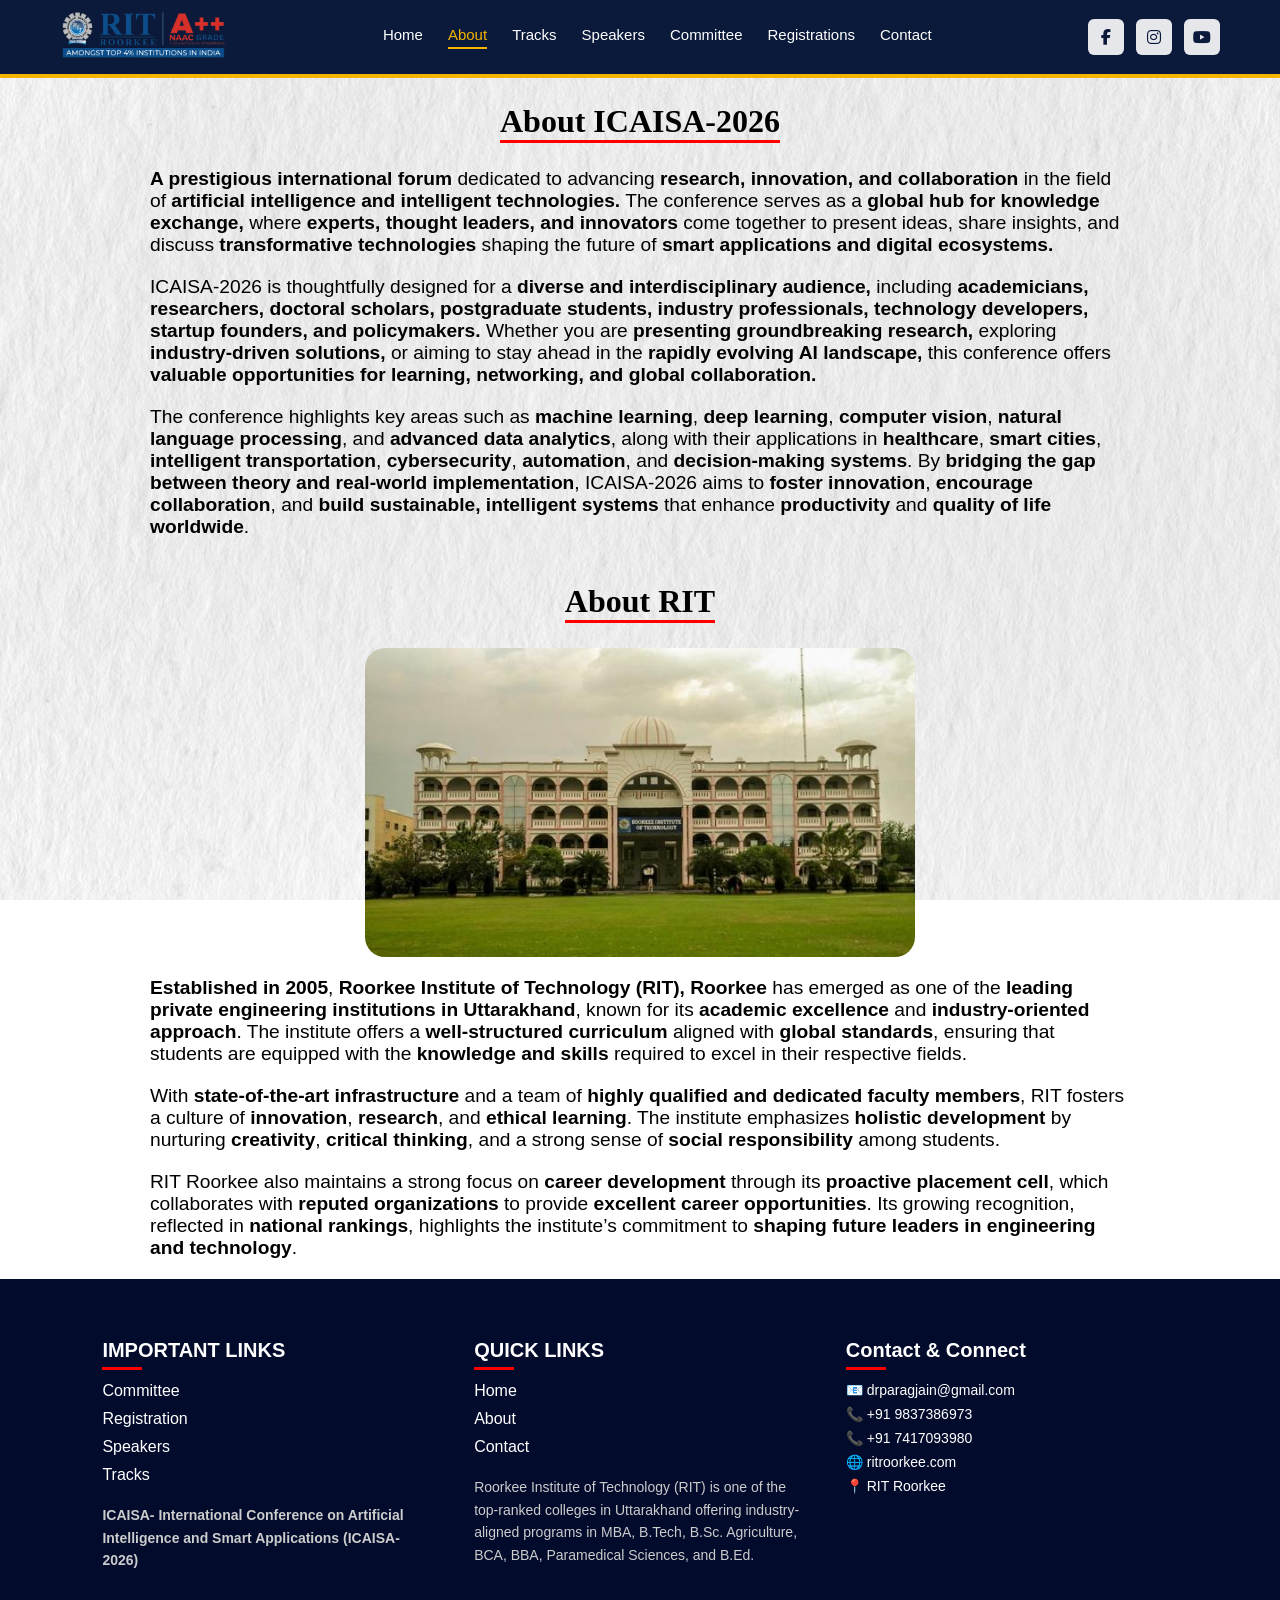
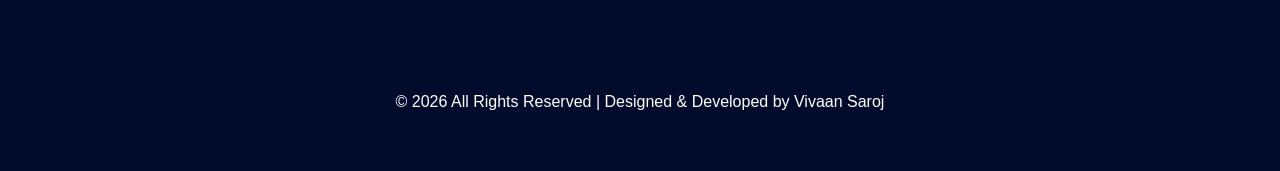
==== About.html @ e549a2f3 "logo updated and contact email updated" ====
<!DOCTYPE html>
<html lang="en">

<head>
    <meta charset="UTF-8">
    <meta name="viewport" content="width=device-width, initial-scale=1.0">
    <title>RIT A++(ICAISA-2026)</title>
    <link rel="stylesheet" href="style.css">

    <link rel="stylesheet" href="https://cdnjs.cloudflare.com/ajax/libs/font-awesome/6.5.0/css/all.min.css">
    <link rel="preconnect" href="https://fonts.googleapis.com">
    <link rel="preconnect" href="https://fonts.gstatic.com" crossorigin>
    <link
        href="https://fonts.googleapis.com/css2?family=Barlow:ital,wght@0,100;0,200;0,300;0,400;0,500;0,600;0,700;0,800;0,900;1,100;1,200;1,300;1,400;1,500;1,600;1,700;1,800;1,900&family=Datatype:wght@100..900&family=Inter:ital,opsz,wght@0,14..32,100..900;1,14..32,100..900&family=Lato:ital,wght@0,100;0,300;0,400;0,700;0,900;1,100;1,300;1,400;1,700;1,900&family=Lobster+Two:ital,wght@0,400;0,700;1,400;1,700&family=Nata+Sans:wght@100..900&family=Teko:wght@300..700&display=swap"
        rel="stylesheet">
</head>

<body class="about-body">
    <header class="navbar">
        <div class="nav-container">

            <!-- Logo -->
            <div class="logo">
                <a href="./index.html">
                    <img src="./resource/RIT_LOGO.png" alt="RIT Logo">
                </a>
            </div>

            <!-- Desktop Menu -->
            <nav class="nav-links">
                <a href="./index.html">Home</a>
                <a href="./About.html" class="active">About</a>
                <a href="./index.html#tracks-section">Tracks</a>
                <a href="./index.html#speaker-section">Speakers</a>
                <a href="./commettee.html">Committee</a>
                <!-- <a href="#">Call for paper</a> -->
                <a href="./registration.html">Registrations</a>
                <a href="./contact.html">Contact</a>
            </nav>

            <!-- Social Icons -->
            <div class="social-icons">
                <a href="https://www.facebook.com/roorkeerit/"><i class="fab fa-facebook-f"></i></a>
                <a href="https://www.instagram.com/ritroorkee2005/?hl=en"><i class="fab fa-instagram"></i></a>
                <a href="https://www.youtube.com/@Roorkeeinstituteoftechnology"><i class="fab fa-youtube"></i></a>
            </div>

            <!-- Mobile Menu Icon -->
            <div class="menu-toggle" id="menuToggle">
                ☰
            </div>

        </div>
    </header>
    <!-- Mobile Fullscreen Menu -->
    <div class="mobile-menu" id="mobileMenu">
        <span class="close-btn" id="closeMenu">✕</span>

        <a href="./index.html">Home</a>
        <a href="./About.html" class="active">About</a>
        <a href="./index.html#tracks-section">Tracks</a>
        <a href="./index.html#speaker-section">Speakers</a>
        <a href="./commettee.html">Committee</a>
        <a href="./registration.html">Registrations</a>
        <a href="./contact.html">Contact</a>

        <!-- Social Icons (Mobile) -->
        <div class="mobile-social">
            <a href="https://www.facebook.com/roorkeerit/"><i class="fab fa-facebook-f"></i></a>
            <a href="https://www.instagram.com/ritroorkee2005/?hl=en"><i class="fab fa-instagram"></i></a>
            <a href="https://www.youtube.com/@Roorkeeinstituteoftechnology"><i class="fab fa-youtube"></i></a>
        </div>
    </div>

    <section class="icaisa-section">
        <div class="about-heading-div">
            <h1 class="about-heading">About ICAISA-2026</h1>
        </div>
        <div class="icaisa-description">
            <p><b>A prestigious international forum </b> dedicated to advancing <b>research, innovation, and
                    collaboration</b> in the field of <b>artificial intelligence and intelligent technologies.</b> The
                conference serves as a <b>global hub for knowledge exchange,</b> where <b>experts, thought leaders, and
                    innovators </b> come together to present ideas, share insights, and discuss <b>transformative
                    technologies</b> shaping the future of <b>smart applications and digital ecosystems.</b>
            </p>

            <p>ICAISA-2026 is thoughtfully designed for a <b>diverse and interdisciplinary audience,</b> including
                <b>academicians, researchers,
                    doctoral scholars, postgraduate students, industry professionals, technology developers, startup
                    founders, and
                    policymakers.</b> Whether you are <b>presenting groundbreaking research,</b> exploring
                <b>industry-driven solutions,</b> or aiming to stay ahead in the
                <b>rapidly evolving AI landscape,</b> this conference offers <b>valuable opportunities for learning,
                    networking, and global
                    collaboration.</b>
            </p>

            <p>The conference highlights key areas such as <b>machine learning</b>, <b>deep learning</b>, <b>computer
                    vision</b>,
                <b>natural language processing</b>, and <b>advanced data analytics</b>, along with their applications in
                <b>healthcare</b>, <b>smart cities</b>, <b>intelligent transportation</b>, <b>cybersecurity</b>,
                <b>automation</b>, and
                <b>decision-making systems</b>.

                By <b>bridging the gap between theory and real-world implementation</b>, ICAISA-2026 aims to <b>foster
                    innovation</b>,
                <b>encourage collaboration</b>, and <b>build sustainable, intelligent systems</b> that enhance
                <b>productivity</b> and
                <b>quality of life worldwide</b>.
            </p>
        </div>

    </section>

    <section class="rit-about-section">
        <div class="rit-about-heading-div">
            <h1 class="rit-about-heading">About RIT</h1>
        </div>
        <div class="rit-img">
            <img src="./resource/rit-img.jpg" alt="rit">
        </div>
        <div class="rit-description">
            <p><b>Established in 2005</b>, <b>Roorkee Institute of Technology (RIT), Roorkee</b> has emerged as one of
                the
                <b>leading private engineering institutions in Uttarakhand</b>, known for its <b>academic excellence</b>
                and
                <b>industry-oriented approach</b>. The institute offers a <b>well-structured curriculum</b> aligned with
                <b>global
                    standards</b>, ensuring that students are equipped with the <b>knowledge and skills</b> required to
                excel in
                their respective fields.
            </p>

            <p>With <b>state-of-the-art infrastructure</b> and a team of <b>highly qualified and dedicated faculty
                    members</b>, RIT
                fosters a culture of <b>innovation</b>, <b>research</b>, and <b>ethical learning</b>. The institute
                emphasizes
                <b>holistic development</b> by nurturing <b>creativity</b>, <b>critical thinking</b>, and a strong sense
                of
                <b>social responsibility</b> among students.
            </p>

            <p>RIT Roorkee also maintains a strong focus on <b>career development</b> through its <b>proactive placement
                    cell</b>,
                which collaborates with <b>reputed organizations</b> to provide <b>excellent career opportunities</b>.
                Its growing
                recognition, reflected in <b>national rankings</b>, highlights the institute’s commitment to <b>shaping
                    future
                    leaders in engineering and technology</b>.</p>
        </div>

    </section>




    <footer class="footer">
        <div class="footer-container">

            <!-- Column 1 -->
            <div class="footer-col">
                <h3>IMPORTANT LINKS</h3>
                <ul>
                    <li><a href="./commettee.html">Committee</a></li>
                    <li><a href="./registration.html">Registration</a></li>
                    <li><a href="./index.html#speaker-section">Speakers</a></li>
                    <li><a href="./index.html#tracks-section">Tracks</a></li>
                    <!-- <li><a href="#">Call for paper</a></li> -->
                </ul>

                <p class="footer-desc">
                    <b>ICAISA- International Conference on Artificial Intelligence and Smart Applications
                        (ICAISA-2026)</b>
                </p>
            </div>

            <!-- Column 2 -->
            <div class="footer-col">
                <h3>QUICK LINKS</h3>
                <ul>
                    <li><a href="./index.html">Home</a></li>
                    <li><a href="./About.html">About</a></li>
                    <li><a href="./contact.html">Contact</a></li>
                </ul>

                <p class="footer-desc">
                    Roorkee Institute of Technology (RIT) is one of the top-ranked colleges in Uttarakhand offering
                    industry-aligned programs in MBA, B.Tech, B.Sc. Agriculture, BCA, BBA, Paramedical Sciences, and
                    B.Ed.
                </p>
            </div>

            <!-- Column 3 -->
            <div class="footer-col contact">
                <h3>Contact & Connect</h3>

                <p>📧 drparagjain@gmail.com</p>
                <p>📞 +91 9837386973</p>
                <p>📞 +91 7417093980</p>
                <p>🌐 ritroorkee.com</p>
                <p>📍 RIT Roorkee</p>

                <!-- Map -->
                <div class="map">
                    <iframe src="https://www.google.com/maps?q=Roorkee%20Institute%20of%20Technology&output=embed"
                        loading="lazy">
                    </iframe>
                </div>
            </div>
        </div>
        <div class="developer-right">
            <p>© 2026 All Rights Reserved | Designed & Developed by Vivaan Saroj</p>
        </div>
    </footer>

    <script src="./script.js"></script>
</body>

</html>
---- style.css ----
* {
    margin: 0;
    padding: 0;
    box-sizing: border-box;
    font-family: 'Segoe UI', sans-serif;
}

body {
    background: #fff;
}

/* NAVBAR */
.navbar {
    background: #0b1a3a;
    /* deep blue */
    border-bottom: 4px solid #f4b400;
    /* yellow accent */
}

.nav-container {
    max-width: 1200px;
    margin: auto;
    padding: 10px 20px;
    display: flex;
    justify-content: space-between;
    align-items: center;
}

/* LOGO */
.logo {
    color: white;
    font-weight: bold;
    display: flex;
    align-items: center;
    gap: 8px;
}

.logo {
    display: flex;
    align-items: center;
}

.logo img {
    height: 50px;
    /* control size */
    width: auto;
    object-fit: contain;
}

@media (max-width: 600px) {
    .logo img {
        height: 38px;
    }
}

.logo .rit {
    font-size: 24px;
}

.logo .grade {
    font-size: 20px;
}

.logo .conf {
    font-size: 16px;
    opacity: 0.8;
}

/* DESKTOP MENU */
.nav-links {
    display: flex;
    gap: 25px;
}

.nav-links a {
    color: white;
    text-decoration: none;
    font-size: 15px;
    position: relative;
}

.nav-links a:hover,
.nav-links .active {
    color: #f4b400;
}

/* underline effect */
.nav-links a::after {
    content: "";
    display: block;
    height: 2px;
    background: #f4b400;
    width: 0%;
    transition: 0.3s;
    margin-top: 4px;
}

.nav-links a:hover::after,
.nav-links .active::after {
    width: 100%;
}

/* SOCIAL ICONS */
.social-icons {
    display: flex;
    gap: 12px;
}

.social-icons a {
    width: 36px;
    height: 36px;
    background: #e5e7eb;
    color: #0b1a3a;
    display: flex;
    align-items: center;
    justify-content: center;
    border-radius: 6px;
    transition: 0.3s;
    text-decoration: none;
}

.social-icons a:hover {
    background: #f4b400;
    color: #000;
}

/* RESPONSIVE FIX */
@media (max-width: 900px) {
    .social-icons {
        display: none;
    }
}

/* MOBILE ICON */
.menu-toggle {
    display: none;
    font-size: 26px;
    color: white;
    cursor: pointer;
}

/* MOBILE MENU */
.mobile-menu {
    position: fixed;
    top: 0;
    right: -100%;
    width: 70%;
    height: 100%;
    background: #020d1f;
    display: flex;
    flex-direction: column;
    padding: 80px 30px;
    transition: 0.4s;
    z-index: 1000;
}

/* MOBILE SOCIAL */
.mobile-social {
    margin-top: auto;
    /* pushes icons to bottom */
    padding-top: 30px;
    display: flex;
    gap: 15px;
}

.mobile-social a {
    width: 40px;
    height: 40px;
    background: rgba(255, 255, 255, 0.1);
    color: white;
    display: flex;
    align-items: center;
    justify-content: center;
    border-radius: 6px;
    transition: 0.3s;
    text-decoration: none;
}

.mobile-social a:hover {
    background: #f4b400;
    color: black;
}

.mobile-menu a {
    color: white;
    text-decoration: none;
    font-size: 18px;
    padding: 15px 0;
    border-bottom: 1px solid rgba(255, 255, 255, 0.1);
}

.mobile-menu a.active {
    color: #4da3ff;
}

.mobile-menu.open {
    right: 0;
}

.close-btn {
    position: absolute;
    top: 20px;
    right: 25px;
    font-size: 28px;
    color: white;
    cursor: pointer;
}

/* RESPONSIVE */
@media (max-width: 900px) {
    .nav-links {
        display: none;
    }

    .menu-toggle {
        display: block;
    }
}

.Hero-Section {
    width: 100%;
}

.video-section {
    position: relative;
    height: 90.5vh;
    overflow: hidden;
    border-bottom: 5px solid #f4b400;

    display: flex;
    flex-direction: column;
    justify-content: center;
    align-items: center;
}

/* Background video */
.bg-video {
    position: absolute;
    top: 50%;
    left: 50%;
    width: 100%;
    height: 100%;
    object-fit: cover;
    transform: translate(-50%, -50%);
    z-index: -1;
}

.content {
    padding: 0 clamp(20px, 8vw, 150px);
    position: relative;
    z-index: 1;
    color: white;
    text-align: center;

    top: auto;
    transform: none;

}

.content h1 {
    font-size: clamp(1.8rem, 4vw, 3.25rem);
}


@media (max-width: 768px) {

    .bg-video {
        display: none;
    }

    .video-section {
        height: auto;
        /* 🔥 allow content to grow */
        padding: 60px 15px;

        box-shadow: 0 4px 10px rgba(0, 0, 0, 0.5);
        background-image: url('https://res.cloudinary.com/dwsoa92iv/image/upload/v1775106842/Hero-img_woreyk.jpg');
        /* background-image: url(./resource/Hero-img2.jpg); */
        background-position: center;
        background-size: cover;
        background-repeat: no-repeat;
    }

    .content {
        padding: 0 15px;
    }

    .counter {
        margin-top: 25px;
    }
}

/* Optional dark overlay */
.video-section::before {
    content: "";
    position: absolute;
    inset: 0;
    background: rgba(0, 0, 0, 0.25);
    z-index: 0;
}

/* countdown-container */

.counter {
    position: static;
    /* ❌ remove absolute */
    margin-top: 30px;
    /* space from content */
}

.countdown-container {
    margin-top: 20px;
    text-align: center;
    padding-top: 5px;
    display: flex;
    /* flex-direction: row; */
    flex-wrap: wrap;
    gap: 20px;
    justify-content: space-evenly;
}

.counting-heading {
    display: flex;
    justify-content: center;
    align-items: center;
    color: #f5f7fa;
}

.title {
    font-family: "Lato", sans-serif;
    font-weight: 600;
    font-style: normal;
    font-size: 3rem;
    margin-bottom: 10px;
    text-shadow: 5px 5px 7px rgba(0, 0, 0, 0.5);
}

.countdown {
    display: flex;
    justify-content: center;
    gap: 20px;
    flex-wrap: wrap;
}

.time-box {
    background: #ffffff;
    color: #0a2540;
    padding: 20px;
    border-radius: 12px;
    width: 100px;
    box-shadow: 0 4px 10px rgba(0, 0, 0, 0.4);
    transition: transform 0.3s ease;
}

.time-box:hover {
    transform: translateY(-5px);
}

.time-box span {
    font-size: 2rem;
    font-weight: bold;
    display: block;
}

.time-box p {
    margin: 5px 0 0;
    font-size: 0.8rem;
}

/* 📱 Mobile */
@media (max-width: 600px) {
    .countdown-container {
        text-align: center;
        padding-top: 5px;
        display: flex;
        flex-direction: column;
        justify-content: space-evenly;
    }

    .title {
        font-size: 2rem;
    }

    .time-box {
        width: 70px;
        padding: 15px;
    }

    .time-box span {
        font-size: 1.5rem;
    }

    .title {
        font-size: 1.5rem;
    }
}

/* welcome-section */
.welcome-section {
    width: 100%;
    padding-top: 50px;
    padding-bottom: 80px;
    /* position: relative;
    background-image: url(./resource/Rit-logo.png) center/cover no-repeat;
    background-position: center; */

}

/* Overlay layer */
.section::before {
    content: "";
    position: absolute;
    inset: 0;
    background: rgba(255, 255, 255, 0.85);
    /* 🔥 Increase for lower visibility */
    z-index: 0;
}

/* Content stays above */
.section * {
    position: relative;
    z-index: 1;
}

.welcome-heading {
    /* background: #FFA500; */
    padding-top: 20px;
    padding-bottom: 20px;
    display: flex;
    flex-direction: column;
    justify-content: center;
    align-items: center;

}

.welcome-heading h1 {
    font-size: clamp(1.5rem, 2.5vw, 2.5rem);
    font-family: "Pacifico", cursive;
    font-weight: 600;
    font-style: normal;
    border-bottom: 3px solid red;
    display: inline-block;
    /* important */
    text-align: center;
}

.welcoming-paragraph {
    padding-left: 150px;
    padding-right: 150px;
    display: flex;
    flex-direction: column;
    justify-content: center;
    align-self: center;
    gap: 20px;
}

@media (max-width: 600px) {
    .welcoming-paragraph {
        padding-left: 25px;
        padding-right: 25px;
    }
}

@media (max-width: 1000px) {
    .welcoming-paragraph {
        padding-left: 25px;
        padding-right: 25px;
    }
}


/* Speaker - Section*/
.speakers-section {
    background: #f5f5f5;
    padding: 50px 20px;
    position: relative;
}

/* Grid Layout */
.speakers-container {
    max-width: 1100px;
    margin: auto;
    display: grid;
    grid-template-columns: repeat(2, 1fr);
    gap: 60px 40px;
    justify-items: center;
}

/* Speaker Card */
.speaker {
    text-align: center;
}

/* Image */
.speaker img {
    width: 180px;
    height: 180px;
    border-radius: 50%;
    border: 3px solid #f4b400;
    object-fit: cover;
    margin-bottom: 15px;
}

/* Name */
.speaker h3 {
    font-size: clamp(1.2rem, 2vw, 1.5rem);
    font-weight: 600;
    color: #1a1a1a;
    margin-bottom: 8px;
}

/* Info */
.speaker p {
    font-size: clamp(0.85rem, 1.5vw, 1rem);
    color: #666;
    line-height: 1.5;
}

/* Center bottom speaker */
.center {
    grid-column: span 2;
}


/* Mobile */
@media (max-width: 768px) {
    .speakers-container {
        grid-template-columns: 1fr;
        gap: 40px;
    }

    .center {
        grid-column: span 1;
    }

    .speaker img {
        width: 140px;
        height: 140px;
    }
}



/* Tracks - Section */
.tracks-section {
    padding: 60px 20px 100px;
    background: #f9f9fb;
    text-align: center;
    background-image: url(./resource/paper-texture.jpg);
    background-position: center;
    background-attachment: fixed;
    background-repeat: no-repeat;
}

/* Title */
.section-title {
    font-size: clamp(1.8rem, 2.5vw, 2.5rem);
    margin-bottom: 40px;
    font-weight: 600;
    border-bottom: 3px solid red;
    display: inline-block;
}

/* Grid Layout */
.tracks-container {
    display: grid;
    grid-template-columns: repeat(3, 1fr);
    gap: 25px;
    max-width: 1200px;
    margin: auto;
}

/* Card */
.track-card {
    background: #fff;
    padding: 25px 20px;
    border-radius: 16px;
    border: 1px solid #e0e0e0;
    text-align: left;
    transition: 0.3s ease;
}

.track-card:hover {
    transform: translateY(-5px);
    box-shadow: 0 8px 20px rgba(0, 0, 0, 0.08);
}

/* Headings */
.track-card h3 {
    text-align: center;
    margin-bottom: 10px;
    font-size: 1.5rem;
}

.track-sub {
    text-align: center;
    font-size: 0.9rem;
    margin-bottom: 15px;
    color: #555;
}

/* List */
.track-card ul {
    list-style: none;
    padding: 0;
}

.track-card li {
    margin: 8px 0;
    position: relative;
    padding-left: 18px;
}

.track-card li::before {
    content: "→";
    position: absolute;
    left: 0;
    color: #f4b400;
    /* Yellow accent */
}

/* ---------------- RESPONSIVE ---------------- */

/* Tablet */
@media (max-width: 992px) {
    .tracks-container {
        grid-template-columns: repeat(2, 1fr);
    }
}

/* Mobile */
@media (max-width: 600px) {
    .tracks-container {
        grid-template-columns: 1fr;
    }

    .track-card {
        text-align: left;
    }
}







/* =========================
   BACKGROUND
========================= */
.about-body {
    background: url(./resource/paper-texture.jpg) center/cover no-repeat;
    background-attachment: fixed;
}


/* =========================
   IMAGE SECTION
========================= */
.rit-img {
    width: 100%;
    display: flex;
    justify-content: center;
    padding-bottom: 20px;
}

.rit-img img {
    width: min(550px, 90%);
    aspect-ratio: 16 / 9;
    object-fit: cover;
    border-radius: 20px;
    display: block;
}


/* =========================
   HEADINGS
========================= */
.about-heading-div,
.rit-about-heading-div {
    display: flex;
    justify-content: center;
    align-items: center;
    padding: 25px 0;
}

.about-heading,
.rit-about-heading {
    font-size: clamp(1.5rem, 2.5vw, 2.5rem);
    font-family: "Pacifico", cursive;
    font-weight: 600;
    border-bottom: 3px solid red;
    display: inline-block;
    text-align: center;
}


/* =========================
   TEXT CONTENT
========================= */
.icaisa-description,
.rit-description {
    font-weight: 400;
    font-size: 1.2rem;
    padding-left: 150px;
    padding-right: 150px;
    display: flex;
    flex-direction: column;
    justify-content: center;
    gap: 20px;
    padding-bottom: 20px;
}


/* =========================
   RESPONSIVE (TABLET + MOBILE)
========================= */
@media (max-width: 1000px) {

    .rit-description,
    .icaisa-description {
        padding-left: 25px;
        padding-right: 25px;
        font-size: 1rem;
    }
}


/* =========================
   RESPONSIVE (MOBILE ONLY)
========================= */
@media (max-width: 600px) {

    .rit-description,
    .icaisa-description {
        padding-left: 25px;
        padding-right: 25px;
    }

    .rit-img img {
        width: 90%;
        height: auto;
        align-self: center;
    }
}









/* Contact-Page */

.contact-section {
    background: linear-gradient(135deg, #1c344d, #142839);
    padding: 80px 20px;
    color: #fff;
    font-family: 'Poppins', sans-serif;
    overflow: hidden;
}

/* Layout */
.contact-container {
    max-width: 1200px;
    margin: auto;
    display: flex;
    align-items: center;
    justify-content: space-between;
    gap: 60px;
}

/* LEFT SIDE */
.contact-left {
    flex-direction: column;
    display: flex;
    justify-content: center;
    align-items: flex-start;
    flex: 1;
}

.contact-item {
    display: flex;
    gap: 18px;
    margin-bottom: 35px;
    align-items: flex-start;
}

/* Icon Circle */
.icon-wrap {
    min-width: 50px;
    height: 50px;
    background: rgba(244, 168, 37, 0.1);
    border: 1px solid rgba(244, 168, 37, 0.4);
    border-radius: 12px;
    display: flex;
    align-items: center;
    justify-content: center;
    font-size: 22px;
    transition: 0.3s;
}

/* Hover */
.contact-item:hover .icon-wrap {
    background: #f4a825;
    color: #142839;
    transform: translateY(-3px);
}

/* Text */
.contact-item h4 {
    margin: 0;
    font-size: 18px;
    color: #f4a825;
    letter-spacing: 0.5px;
}

.contact-item p {
    margin: 4px 0 0;
    font-size: clamp(14px, 1.2vw, 17px);
    color: #d6e2f0;
    line-height: 1.6;
}

/* RIGHT SIDE */
.contact-right {
    flex: 1;
    text-align: center;
    position: relative;
}

.contact-right h2 {
    font-size: clamp(40px, 6vw, 80px);
    font-weight: 800;
    letter-spacing: 6px;
    color: #f4a825;
    margin-bottom: 40px;
    text-shadow: 0 10px 30px rgba(0, 0, 0, 0.4);
}

/* HEX GRID */
.hex-wrapper {
    display: grid;
    grid-template-columns: repeat(3, 90px);
    gap: 25px;
    justify-content: center;
    
}

/* HEX STYLE */
.hex {
    width: 90px;
    height: 90px;
    border: 2px solid #f4a825;
    display: flex;
    align-items: center;
    justify-content: center;
    font-size: 26px;
    color: #fff;
    background: rgba(255, 255, 255, 0.02);
    backdrop-filter: blur(6px);

    clip-path: polygon(25% 5%, 75% 5%,
            100% 50%, 75% 95%,
            25% 95%, 0% 50%);

    transition: all 0.35s ease;
    text-decoration: none;
}

/* Glow Hover */
.hex:hover {
    background: #f4a825;
    color: #142839;
    transform: scale(1.1);
    box-shadow: 0 0 25px rgba(244, 168, 37, 0.6);
}

/* RESPONSIVE */
@media (max-width: 900px) {
    .contact-container {
        flex-direction: column;
        /* text-align: center; */
    }

    .contact-item {
        justify-content: center;
    }
}

@media (max-width: 500px) {
    .hex-wrapper {
        grid-template-columns: repeat(2, 75px);
    }

    .hex {
        width: 75px;
        height: 75px;
        font-size: 20px;
    }
}



.footer {
    /* margin-top: 20px; */
    background: #020b2c;
    color: #fff;
    padding: 60px 8%;
    font-family: 'Poppins', sans-serif;
}

.footer-container {
    display: grid;
    grid-template-columns: repeat(3, 1fr);
    gap: 40px;
}

.footer-col h3 {
    font-size: 20px;
    margin-bottom: 20px;
    position: relative;
}

.footer-col h3::after {
    content: "";
    width: 40px;
    height: 3px;
    background: red;
    position: absolute;
    left: 0;
    bottom: -8px;
}

.footer-col ul {
    list-style: none;
    padding: 0;
}

.footer-col ul li {
    margin: 10px 0;
}

.footer-col ul li a {
    color: #fff;
    text-decoration: none;
    transition: 0.3s;
}

.footer-col ul li a:hover {
    color: #f4b400;
}

.footer-desc {
    margin-top: 20px;
    font-size: 14px;
    line-height: 1.6;
    color: #ccc;
}

/* Contact */
.contact p {
    margin: 8px 0;
    font-size: 14px;
}

/* Map */
.map {
    margin-top: 15px;
    border-radius: 10px;
    overflow: hidden;
}

.map iframe {
    width: 100%;
    height: 150px;
    border: none;
}

.developer-right {
    padding-top: 30px;
    width: 100%;
    text-align: center;
}

/* Responsive */
@media (max-width: 900px) {
    .footer-container {
        grid-template-columns: 1fr;
    }

    .footer {
        padding: 40px 5%;
    }
}


/* Registrastion section */
/* Section */

.registration-section {
    padding: 60px 20px;
    background: url(./resource/RIT-1.webp) center/cover no-repeat;
}

/* Container */
.registration-container {
    max-width: 1100px;
    margin: auto;
    display: grid;
    grid-template-columns: 1fr 1.2fr;
    gap: 40px;
    align-items: center;
}

/* Left Info */
.registration-info h2 {
    font-size: 2.4rem;
    color: #1E3A8A;
    margin-bottom: 10px;
}

.registration-info p {
    color: #000000;
    font-size: 1rem;
    line-height: 1.6;
}

/* Form container */
.registration-form {
    background: rgba(255, 255, 255, 0.9);
    backdrop-filter: blur(12px);
    padding: 35px;
    border-radius: 20px;
    box-shadow: 0 20px 50px rgba(0, 0, 0, 0.1);
    border: 1px solid rgba(255, 255, 255, 0.3);
}

/* Labels */
.form-group label {
    display: block;
    font-size: 0.85rem;
    font-weight: 600;
    color: #374151;
    margin-bottom: 6px;
}

/* Row layout */
.form-row {
    display: flex;
    gap: 18px;
}

/* Form groups */
.form-group {
    flex: 1;
    margin-bottom: 18px;
}

.form-group.full {
    width: 100%;
}

/* Inputs */
.form-group input,
.form-group select,
.form-group textarea {
    width: 100%;
    padding: 14px 16px;
    border-radius: 12px;
    border: 1px solid #e5e7eb;
    font-size: 0.95rem;
    background: #f9fafb;
    transition: all 0.25s ease;
}

/* Placeholder */
.form-group input::placeholder,
.form-group textarea::placeholder {
    color: #9ca3af;
}

/* Focus */
.form-group input:focus,
.form-group select:focus,
.form-group textarea:focus {
    background: #fff;
    border-color: #2563eb;
    box-shadow: 0 0 0 3px rgba(37, 99, 235, 0.15);
}

/* Button */
.submit-btn {
    width: 100%;
    padding: 15px;
    background: linear-gradient(135deg, #FACC15, #EAB308);
    color: #111827;
    border: none;
    border-radius: 14px;
    font-weight: 600;
    font-size: 1rem;
    letter-spacing: 0.3px;
    cursor: pointer;
    transition: all 0.3s ease;
}

/* Button hover */
.submit-btn:hover {
    transform: translateY(-2px);
    box-shadow: 0 10px 25px rgba(234, 179, 8, 0.4);
}

/* Responsive */
@media (max-width: 900px) {
    .registration-container {
        grid-template-columns: 1fr;
        text-align: center;
    }

    .registration-info {
        order: -1;
    }
}

@media (max-width: 768px) {
    .form-row {
        flex-direction: column;
    }
}
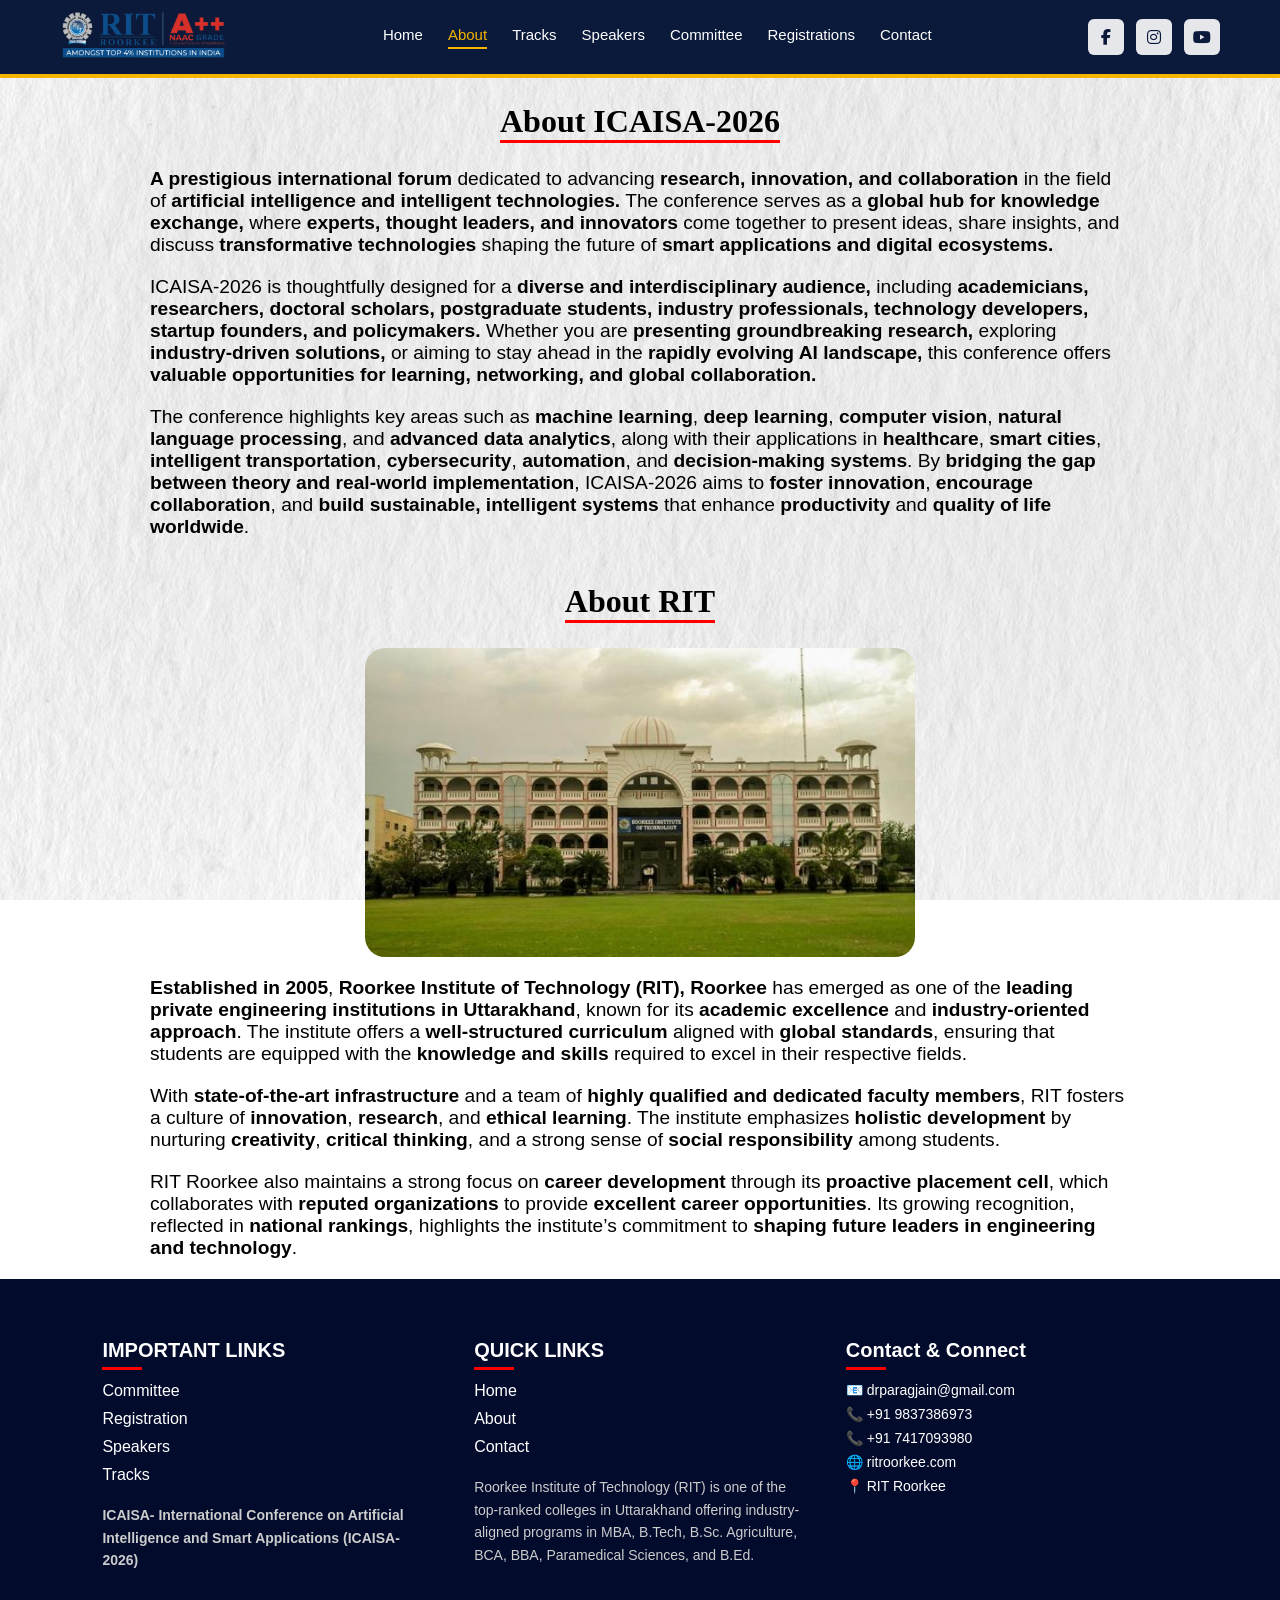
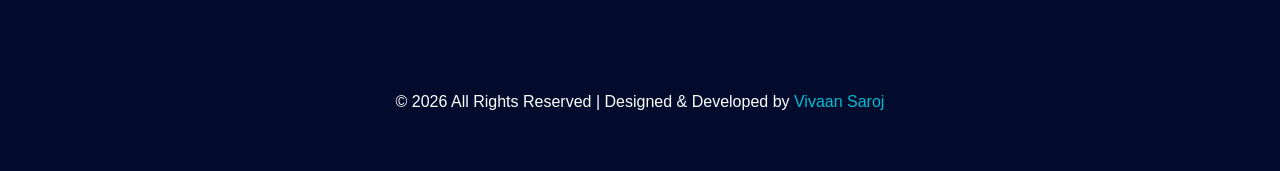
==== commit 4a0bcb4a: "Read me File added and developer link attached" ====
--- a/About.html
+++ b/About.html
@@ -209,7 +209,12 @@
             </div>
         </div>
         <div class="developer-right">
-            <p>© 2026 All Rights Reserved | Designed & Developed by Vivaan Saroj</p>
+        <p>
+            © 2026 All Rights Reserved | Designed & Developed by
+            <a href="https://vivaansaroj.netlify.app/" target="_blank" rel="noopener noreferrer">
+                Vivaan Saroj
+            </a>
+        </p>
         </div>
     </footer>
 
--- a/style.css
+++ b/style.css
@@ -11,10 +11,8 @@
 
 /* NAVBAR */
 .navbar {
-    background: #0b1a3a;
-    /* deep blue */
-    border-bottom: 4px solid #f4b400;
-    /* yellow accent */
+    background: #0b1a3a;                /* deep blue */
+    border-bottom: 4px solid #f4b400;   /* yellow accent */
 }
 
 .nav-container {
@@ -47,6 +45,7 @@
     object-fit: contain;
 }
 
+/* Mobile Responsive NAVBAR */
 @media (max-width: 600px) {
     .logo img {
         height: 38px;
@@ -400,10 +399,6 @@
     width: 100%;
     padding-top: 50px;
     padding-bottom: 80px;
-    /* position: relative;
-    background-image: url(./resource/Rit-logo.png) center/cover no-repeat;
-    background-position: center; */
-
 }
 
 /* Overlay layer */
@@ -752,17 +747,43 @@
 
 
 
-/* Contact-Page */
+/* ================= CONTACT SECTION ================= */
+
+.globe {
+    color: #4da3ff;
+}
+.location {
+    color: #fb0008;
+}
+
+.phone {
+    color: #00c853;
+}
+
+.whatsapp {
+    color: #25D366;
+}
+
+/* .sms {
+    color: #ff9800;
+}
+
+.email {
+    color: #ea4335;
+} */
 
 .contact-section {
-    background: linear-gradient(135deg, #1c344d, #142839);
+    /* background: linear-gradient(135deg, #1c344d, #142839); */
+    background: url(./resource/contact-bg.jpg) center/cover no-repeat;
     padding: 80px 20px;
     color: #fff;
     font-family: 'Poppins', sans-serif;
     overflow: hidden;
-}
-
-/* Layout */
+    min-height: 90vh;
+}
+
+/* ================= LAYOUT ================= */
+
 .contact-container {
     max-width: 1200px;
     margin: auto;
@@ -770,25 +791,49 @@
     align-items: center;
     justify-content: space-between;
     gap: 60px;
-}
-
-/* LEFT SIDE */
+    flex-wrap: wrap;
+    /* 👈 important for responsiveness */
+}
+
+/* ================= HEADING ================= */
+
+.contact-right {
+    flex: 1 1 100%;
+    /* 👈 full width row on desktop top */
+    text-align: center;
+}
+
+.contact-right h2 {
+    font-size: clamp(40px, 6vw, 80px);
+    font-weight: 800;
+    letter-spacing: 6px;
+    color: #f4a825;
+    margin-bottom: 30px;
+    text-shadow: 0 10px 30px rgba(0, 0, 0, 0.4);
+}
+
+/* ================= CONTACT INFO ================= */
+
+.contact-list {
+    padding-left: 100px;
+}
+
 .contact-left {
+    flex: 1;
+    display: flex;
     flex-direction: column;
-    display: flex;
     justify-content: center;
     align-items: flex-start;
-    flex: 1;
 }
 
 .contact-item {
     display: flex;
     gap: 18px;
-    margin-bottom: 35px;
+    margin-bottom: 30px;
     align-items: flex-start;
 }
 
-/* Icon Circle */
+/* ICON */
 .icon-wrap {
     min-width: 50px;
     height: 50px;
@@ -802,14 +847,13 @@
     transition: 0.3s;
 }
 
-/* Hover */
 .contact-item:hover .icon-wrap {
     background: #f4a825;
     color: #142839;
     transform: translateY(-3px);
 }
 
-/* Text */
+/* TEXT */
 .contact-item h4 {
     margin: 0;
     font-size: 18px;
@@ -824,32 +868,18 @@
     line-height: 1.6;
 }
 
-/* RIGHT SIDE */
-.contact-right {
+/* ================= HEX GRID ================= */
+
+.hex-wrapper {
     flex: 1;
-    text-align: center;
-    position: relative;
-}
-
-.contact-right h2 {
-    font-size: clamp(40px, 6vw, 80px);
-    font-weight: 800;
-    letter-spacing: 6px;
-    color: #f4a825;
-    margin-bottom: 40px;
-    text-shadow: 0 10px 30px rgba(0, 0, 0, 0.4);
-}
-
-/* HEX GRID */
-.hex-wrapper {
     display: grid;
     grid-template-columns: repeat(3, 90px);
     gap: 25px;
     justify-content: center;
-    
-}
-
-/* HEX STYLE */
+    align-content: center;
+}
+
+/* HEX */
 .hex {
     width: 90px;
     height: 90px;
@@ -870,7 +900,6 @@
     text-decoration: none;
 }
 
-/* Glow Hover */
 .hex:hover {
     background: #f4a825;
     color: #142839;
@@ -878,21 +907,90 @@
     box-shadow: 0 0 25px rgba(244, 168, 37, 0.6);
 }
 
-/* RESPONSIVE */
+/* ================= TABLET ================= */
+
+/* ================= TABLET ================= */
 @media (max-width: 900px) {
+
     .contact-container {
         flex-direction: column;
-        /* text-align: center; */
+        align-items: center;
+        gap: 35px;
+        text-align: center;
+        /* 👈 unify alignment */
+    }
+
+    .contact-list {
+            padding-left: 0px;
+        }
+
+    .contact-section{
+        padding: 35px 20px;
+    }
+
+    /* HEADING */
+    .contact-right {
+        order: 1;
+        width: 100%;
+    }
+
+    .contact-right h2 {
+        font-size: clamp(30px, 8vw, 42px);
+        letter-spacing: 3px;
+        margin-bottom: 30px;
+    }
+
+    /* CONTACT INFO */
+    .contact-left {
+        order: 2;
+        width: 100%;
+        align-items: center;
+        /* 👈 center block */
     }
 
     .contact-item {
+        text-align: left;
+        max-width: 420px;
+        width: 100%;
+    }
+
+    /* HEX GRID */
+    .hex-wrapper {
+        order: 3;
         justify-content: center;
-    }
-}
-
+        margin-top: 10px;
+    }
+}
+
+/* ================= MOBILE ================= */
 @media (max-width: 500px) {
+
+    .contact-section {
+        padding: 35px 15px;
+    }
+
+    .contact-right h2 {
+        font-size: 45px;
+        letter-spacing: 2px;
+        margin-bottom: 25px;
+    }
+
+    /* CONTACT ITEMS */
+    .contact-item {
+        gap: 12px;
+        max-width: 100%;
+    }
+
+    .icon-wrap {
+        min-width: 42px;
+        height: 42px;
+        font-size: 18px;
+    }
+
+    /* HEX GRID FIX (important alignment improvement) */
     .hex-wrapper {
         grid-template-columns: repeat(2, 75px);
+        gap: 18px;
     }
 
     .hex {
@@ -983,6 +1081,17 @@
     padding-top: 30px;
     width: 100%;
     text-align: center;
+}
+
+footer a {
+    color: #00bcd4;
+    /* or your brand color */
+    text-decoration: none;
+    font-weight: 500;
+}
+
+footer a:hover {
+    text-decoration: underline;
 }
 
 /* Responsive */
@@ -1112,6 +1221,49 @@
     box-shadow: 0 10px 25px rgba(234, 179, 8, 0.4);
 }
 
+
+/* Button layout */
+.submit-btn {
+    position: relative;
+    display: flex;
+    align-items: center;
+    justify-content: center;
+    gap: 10px;
+}
+
+/* Loader hidden by default */
+.loader {
+    width: 18px;
+    height: 18px;
+    border: 3px solid rgba(0, 0, 0, 0.2);
+    border-top: 3px solid #111827;
+    border-radius: 50%;
+    animation: spin 0.7s linear infinite;
+    display: none;
+}
+
+/* Spinner animation */
+@keyframes spin {
+    to {
+        transform: rotate(360deg);
+    }
+}
+
+/* Loading state */
+.submit-btn.loading .loader {
+    display: inline-block;
+}
+
+.submit-btn.loading .btn-text {
+    opacity: 0.6;
+}
+
+/* Disable click */
+.submit-btn:disabled {
+    cursor: not-allowed;
+    opacity: 0.8;
+}
+
 /* Responsive */
 @media (max-width: 900px) {
     .registration-container {
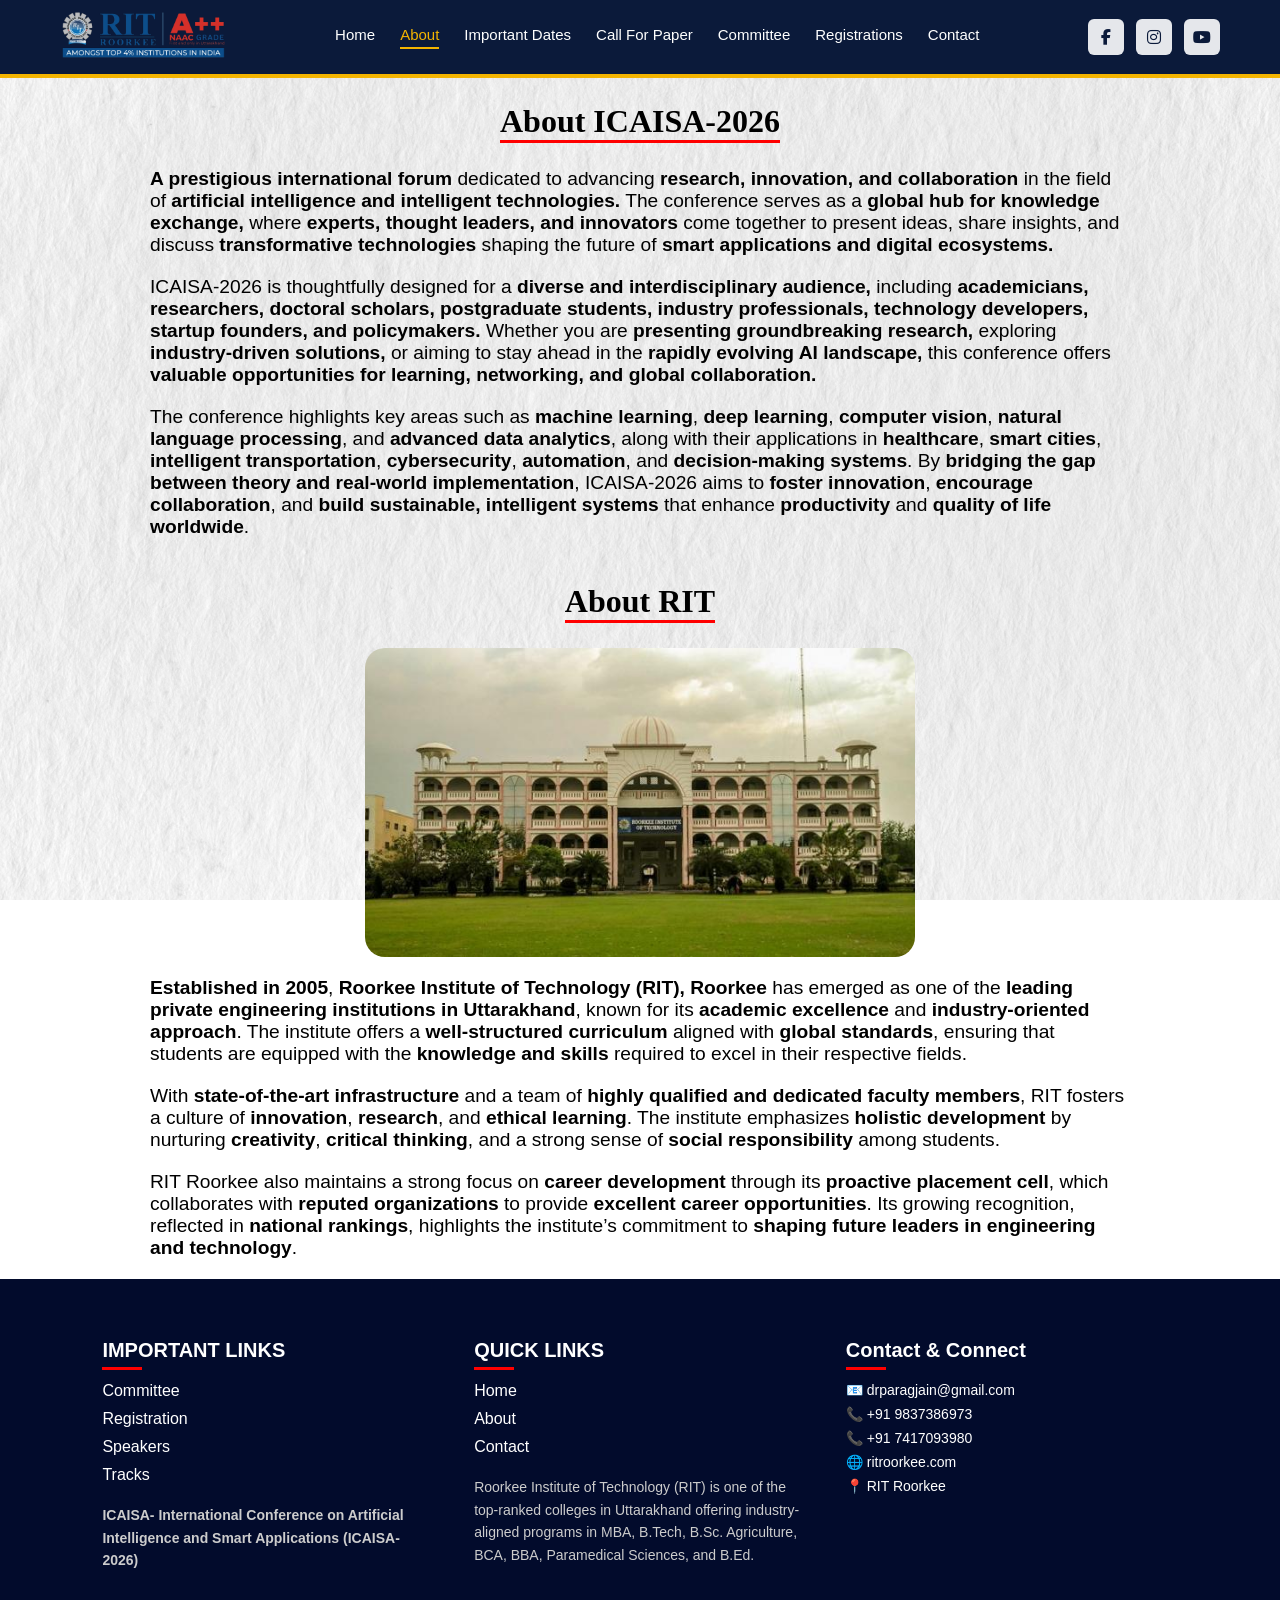
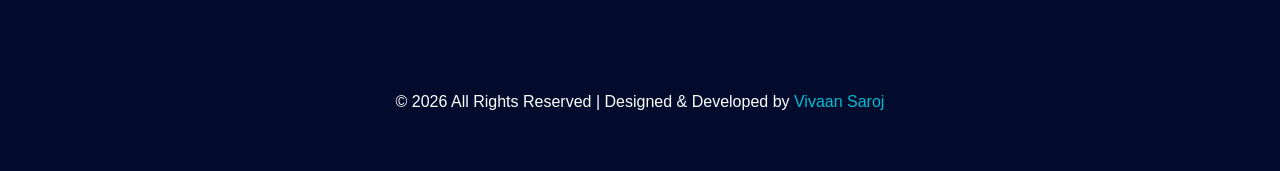
==== commit f624e083: "home page updated" ====
--- a/About.html
+++ b/About.html
@@ -6,6 +6,7 @@
     <meta name="viewport" content="width=device-width, initial-scale=1.0">
     <title>RIT A++(ICAISA-2026)</title>
     <link rel="stylesheet" href="style.css">
+    <link rel="stylesheet" href="./CSS/about.css">
 
     <link rel="stylesheet" href="https://cdnjs.cloudflare.com/ajax/libs/font-awesome/6.5.0/css/all.min.css">
     <link rel="preconnect" href="https://fonts.googleapis.com">
@@ -30,8 +31,8 @@
             <nav class="nav-links">
                 <a href="./index.html">Home</a>
                 <a href="./About.html" class="active">About</a>
-                <a href="./index.html#tracks-section">Tracks</a>
-                <a href="./index.html#speaker-section">Speakers</a>
+                <a href="./important-dates.html">Important Dates</a>
+                <a href="./callforpaper.html">Call For Paper</a>
                 <a href="./commettee.html">Committee</a>
                 <!-- <a href="#">Call for paper</a> -->
                 <a href="./registration.html">Registrations</a>
@@ -58,8 +59,8 @@
 
         <a href="./index.html">Home</a>
         <a href="./About.html" class="active">About</a>
-        <a href="./index.html#tracks-section">Tracks</a>
-        <a href="./index.html#speaker-section">Speakers</a>
+        <a href="./important-dates.html">Important Dates</a>
+        <a href="./callforpaper.html">Call For Paper</a>
         <a href="./commettee.html">Committee</a>
         <a href="./registration.html">Registrations</a>
         <a href="./contact.html">Contact</a>
--- a/style.css
+++ b/style.css
@@ -11,8 +11,10 @@
 
 /* NAVBAR */
 .navbar {
-    background: #0b1a3a;                /* deep blue */
-    border-bottom: 4px solid #f4b400;   /* yellow accent */
+    background: #0b1a3a;
+    /* deep blue */
+    border-bottom: 4px solid #f4b400;
+    /* yellow accent */
 }
 
 .nav-container {
@@ -366,7 +368,7 @@
     font-size: 0.8rem;
 }
 
-/* 📱 Mobile */
+/* COUNTDOWN 📱 Mobile */
 @media (max-width: 600px) {
     .countdown-container {
         text-align: center;
@@ -394,19 +396,281 @@
     }
 }
 
+
+/* HOME - PAGE LINKS section */
+
+.home-page-links {
+    width: 100%;
+    /* height: 20vh; */
+    display: flex;
+    justify-content: center;
+    align-items: center;
+    flex-direction: column;
+    gap: 20px;
+    padding-top: 40px;
+}
+
+.home-links {
+    width: 100%;
+    background-color: #d63736;
+    padding: 20px;
+    text-align: center;
+    color: white;
+}
+
+.home-links a {
+    text-decoration: none;
+    color: white;
+    font-size: 1.5rem;
+    font-weight: 500;
+}
+
+/* About RIT */
+
+.about-section {
+    padding: 80px 20px;
+    font-family: 'Poppins', sans-serif;
+    background: #f7f7f7;
+}
+
+/* Layout */
+.about-container {
+    max-width: 1200px;
+    margin: auto;
+    display: grid;
+    grid-template-columns: 1fr 1.2fr;
+    gap: 50px;
+    align-items: center;
+}
+
+/* Image */
+.about-image {
+    position: relative;
+}
+
+.about-image img {
+    width: 100%;
+    border-radius: 12px;
+    display: block;
+}
+
+/* Badge */
+.experience-badge {
+    position: absolute;
+    bottom: 20px;
+    left: 20px;
+    color: #fff;
+}
+
+.experience-badge .years {
+    font-size: 60px;
+    font-weight: 700;
+    display: block;
+}
+
+.experience-badge .text {
+    font-size: 18px;
+    font-weight: 600;
+}
+
+/* Content */
+.about-content .subtitle {
+    color: #1E3A8A;
+    font-weight: 700;
+    margin-bottom: 10px;
+}
+
+.naac-left h1 {
+    font-size: 40px;
+    font-weight: 750;
+    line-height: 1.3;
+
+}
+
+.naac-left h1 span {
+    display: block;
+}
+
+/* Rating */
+
+.rating-naac {
+    display: flex;
+    justify-content: space-between;
+}
+
+.rating {
+    margin: 15px 0;
+}
+
+.rating h2 {
+    font-size: 26px;
+    margin-bottom: 5px;
+    font-weight: 600;
+}
+
+.stars {
+    color: #ff2c2c;
+    font-size: 20px;
+    letter-spacing: 3px;
+}
+
+.naac h2 {
+    font-size: 40px;
+    font-weight: 800;
+    color: #ff2c2c;
+}
+
+.naac p {
+    font-weight: 700;
+}
+
+/* Features */
+.features {
+    list-style: none;
+    padding: 0;
+    margin-top: 15px;
+}
+
+.features li {
+    margin-bottom: 10px;
+    font-size: 15px;
+    line-height: 1.6;
+}
+
+/* Buttons */
+.buttons {
+    display: flex;
+    align-items: center;
+    gap: 15px;
+    margin-top: 20px;
+    flex-wrap: wrap;
+}
+
+.btn-primary {
+    background: #f1b400;
+    color: #000;
+    padding: 10px 22px;
+    border-radius: 30px;
+    text-decoration: none;
+    font-weight: 600;
+    transition: 0.3s;
+}
+
+.btn-primary:hover {
+    background: #d99d00;
+}
+
+.play-btn {
+    width: 55px;
+    height: 55px;
+    background: #27ae60;
+    border-radius: 50%;
+    display: flex;
+    align-items: center;
+    justify-content: center;
+    color: #fff;
+    font-size: 20px;
+    text-decoration: none;
+}
+
+/* Logos */
+.about-logos {
+    margin-top: 50px;
+    display: flex;
+    justify-content: center;
+    gap: 30px;
+    flex-wrap: wrap;
+}
+
+.about-logos img {
+    height: 50px;
+    object-fit: contain;
+}
+
+/* ========================= */
+/* ✅ Tablet */
+@media (max-width: 900px) {
+    .about-container {
+        grid-template-columns: 1fr;
+    }
+
+    .experience-badge {
+        left: 50%;
+        transform: translateX(-50%);
+    }
+
+    .naac {
+        text-align: end;
+    }
+
+    .buttons {
+        justify-content: center;
+    }
+}
+
+/* ========================= */
+/* ✅ Mobile */
+@media (max-width: 600px) {
+
+    .about-section {
+        padding: 50px 15px;
+    }
+
+    .naac-left h1 {
+        font-size: 28px;
+    }
+
+    .rating h2 {
+        font-size: 40px;
+    }
+
+    .features li {
+        font-size: 14px;
+    }
+
+    .experience-badge .years {
+        font-size: 40px;
+    }
+
+    .experience-badge .text {
+        font-size: 14px;
+    }
+
+    .play-btn {
+        width: 50px;
+        height: 50px;
+        font-size: 18px;
+    }
+
+    .about-logos img {
+        height: 40px;
+    }
+}
+
+
+
 /* welcome-section */
+
+
+
 .welcome-section {
+    position: relative;
     width: 100%;
     padding-top: 50px;
     padding-bottom: 80px;
-}
+    background: linear-gradient(rgba(0, 0, 0, 0.5), rgba(0, 0, 0, 0.5)),
+            url(./resource/Hero-img2.jpg) center/cover no-repeat;
+    background-attachment: fixed;
+}
+
+
 
 /* Overlay layer */
 .section::before {
     content: "";
     position: absolute;
     inset: 0;
-    background: rgba(255, 255, 255, 0.85);
+    background: rgba(255, 255, 255, 0.656);
     /* 🔥 Increase for lower visibility */
     z-index: 0;
 }
@@ -437,31 +701,111 @@
     display: inline-block;
     /* important */
     text-align: center;
-}
-
-.welcoming-paragraph {
+    color: white;
+}
+
+
+.home-about-ICAISA {
+    display: flex;
+    justify-content: center;
+    align-items: center;
+    gap: 20px;
     padding-left: 150px;
     padding-right: 150px;
+}
+
+
+
+.welcoming-paragraph {
     display: flex;
     flex-direction: column;
     justify-content: center;
     align-self: center;
     gap: 20px;
-}
+    color: white;
+    font-size: 1.1rem;
+}
+
+.about-more-btn{
+    align-items: center;
+    text-align: center;
+}
+
+/* ---------------------------- */
+
+.grid-container {
+    display: grid;
+    grid-template-columns: repeat(2, 1fr);
+    /* 2x2 on desktop */
+    gap: 20px;
+    padding: 20px;
+}
+
+
+.box {
+    /* background: #1c344d; */
+    color: #fff;
+    padding: 40px;
+    text-align: center;
+    font-size: 20px;
+    border-radius: 12px;
+}
+
+.box h3{
+    font-size: 1.75rem;
+}
+.box p {
+    font-size: 1rem;
+}
+
+.box1 {
+    background-color: #f4b400;
+}
+.box2 {
+    background-color:#d63736;
+}
+.box3 {
+    background-color: #0b1a3a;
+}
+.box4 {
+    background-color: #27ae60;
+}
+
+
+/* Mobile View */
+@media (max-width: 768px) {
+    .grid-container {
+        grid-template-columns: 1fr;
+        /* 1 column (4 rows) */
+    }
+}
+
+/* ------------------------------ */
+
+
+
+/* WELCOME -Mobile */
 
 @media (max-width: 600px) {
-    .welcoming-paragraph {
+    .home-about-ICAISA {
         padding-left: 25px;
         padding-right: 25px;
     }
 }
 
+
 @media (max-width: 1000px) {
-    .welcoming-paragraph {
+
+    .home-about-ICAISA {
+        flex-direction: column;
         padding-left: 25px;
         padding-right: 25px;
     }
 }
+
+
+
+
 
 
 /* Speaker - Section*/
@@ -469,6 +813,10 @@
     background: #f5f5f5;
     padding: 50px 20px;
     position: relative;
+}
+
+.speaker-heading h1{
+    color: black;
 }
 
 /* Grid Layout */
@@ -517,7 +865,7 @@
 }
 
 
-/* Mobile */
+/* SPEAKER Mobile */
 @media (max-width: 768px) {
     .speakers-container {
         grid-template-columns: 1fr;
@@ -533,6 +881,14 @@
         height: 140px;
     }
 }
+
+
+
+
+
+
+
+
 
 
 
@@ -614,7 +970,7 @@
     /* Yellow accent */
 }
 
-/* ---------------- RESPONSIVE ---------------- */
+/* ---------------- TRACK RESPONSIVE ---------------- */
 
 /* Tablet */
 @media (max-width: 992px) {
@@ -640,365 +996,8 @@
 
 
 
-/* =========================
-   BACKGROUND
-========================= */
-.about-body {
-    background: url(./resource/paper-texture.jpg) center/cover no-repeat;
-    background-attachment: fixed;
-}
-
-
-/* =========================
-   IMAGE SECTION
-========================= */
-.rit-img {
-    width: 100%;
-    display: flex;
-    justify-content: center;
-    padding-bottom: 20px;
-}
-
-.rit-img img {
-    width: min(550px, 90%);
-    aspect-ratio: 16 / 9;
-    object-fit: cover;
-    border-radius: 20px;
-    display: block;
-}
-
-
-/* =========================
-   HEADINGS
-========================= */
-.about-heading-div,
-.rit-about-heading-div {
-    display: flex;
-    justify-content: center;
-    align-items: center;
-    padding: 25px 0;
-}
-
-.about-heading,
-.rit-about-heading {
-    font-size: clamp(1.5rem, 2.5vw, 2.5rem);
-    font-family: "Pacifico", cursive;
-    font-weight: 600;
-    border-bottom: 3px solid red;
-    display: inline-block;
-    text-align: center;
-}
-
-
-/* =========================
-   TEXT CONTENT
-========================= */
-.icaisa-description,
-.rit-description {
-    font-weight: 400;
-    font-size: 1.2rem;
-    padding-left: 150px;
-    padding-right: 150px;
-    display: flex;
-    flex-direction: column;
-    justify-content: center;
-    gap: 20px;
-    padding-bottom: 20px;
-}
-
-
-/* =========================
-   RESPONSIVE (TABLET + MOBILE)
-========================= */
-@media (max-width: 1000px) {
-
-    .rit-description,
-    .icaisa-description {
-        padding-left: 25px;
-        padding-right: 25px;
-        font-size: 1rem;
-    }
-}
-
-
-/* =========================
-   RESPONSIVE (MOBILE ONLY)
-========================= */
-@media (max-width: 600px) {
-
-    .rit-description,
-    .icaisa-description {
-        padding-left: 25px;
-        padding-right: 25px;
-    }
-
-    .rit-img img {
-        width: 90%;
-        height: auto;
-        align-self: center;
-    }
-}
-
-
-
-
-
-
-
-
-
-/* ================= CONTACT SECTION ================= */
-
-.globe {
-    color: #4da3ff;
-}
-.location {
-    color: #fb0008;
-}
-
-.phone {
-    color: #00c853;
-}
-
-.whatsapp {
-    color: #25D366;
-}
-
-/* .sms {
-    color: #ff9800;
-}
-
-.email {
-    color: #ea4335;
-} */
-
-.contact-section {
-    /* background: linear-gradient(135deg, #1c344d, #142839); */
-    background: url(./resource/contact-bg.jpg) center/cover no-repeat;
-    padding: 80px 20px;
-    color: #fff;
-    font-family: 'Poppins', sans-serif;
-    overflow: hidden;
-    min-height: 90vh;
-}
-
-/* ================= LAYOUT ================= */
-
-.contact-container {
-    max-width: 1200px;
-    margin: auto;
-    display: flex;
-    align-items: center;
-    justify-content: space-between;
-    gap: 60px;
-    flex-wrap: wrap;
-    /* 👈 important for responsiveness */
-}
-
-/* ================= HEADING ================= */
-
-.contact-right {
-    flex: 1 1 100%;
-    /* 👈 full width row on desktop top */
-    text-align: center;
-}
-
-.contact-right h2 {
-    font-size: clamp(40px, 6vw, 80px);
-    font-weight: 800;
-    letter-spacing: 6px;
-    color: #f4a825;
-    margin-bottom: 30px;
-    text-shadow: 0 10px 30px rgba(0, 0, 0, 0.4);
-}
-
-/* ================= CONTACT INFO ================= */
-
-.contact-list {
-    padding-left: 100px;
-}
-
-.contact-left {
-    flex: 1;
-    display: flex;
-    flex-direction: column;
-    justify-content: center;
-    align-items: flex-start;
-}
-
-.contact-item {
-    display: flex;
-    gap: 18px;
-    margin-bottom: 30px;
-    align-items: flex-start;
-}
-
-/* ICON */
-.icon-wrap {
-    min-width: 50px;
-    height: 50px;
-    background: rgba(244, 168, 37, 0.1);
-    border: 1px solid rgba(244, 168, 37, 0.4);
-    border-radius: 12px;
-    display: flex;
-    align-items: center;
-    justify-content: center;
-    font-size: 22px;
-    transition: 0.3s;
-}
-
-.contact-item:hover .icon-wrap {
-    background: #f4a825;
-    color: #142839;
-    transform: translateY(-3px);
-}
-
-/* TEXT */
-.contact-item h4 {
-    margin: 0;
-    font-size: 18px;
-    color: #f4a825;
-    letter-spacing: 0.5px;
-}
-
-.contact-item p {
-    margin: 4px 0 0;
-    font-size: clamp(14px, 1.2vw, 17px);
-    color: #d6e2f0;
-    line-height: 1.6;
-}
-
-/* ================= HEX GRID ================= */
-
-.hex-wrapper {
-    flex: 1;
-    display: grid;
-    grid-template-columns: repeat(3, 90px);
-    gap: 25px;
-    justify-content: center;
-    align-content: center;
-}
-
-/* HEX */
-.hex {
-    width: 90px;
-    height: 90px;
-    border: 2px solid #f4a825;
-    display: flex;
-    align-items: center;
-    justify-content: center;
-    font-size: 26px;
-    color: #fff;
-    background: rgba(255, 255, 255, 0.02);
-    backdrop-filter: blur(6px);
-
-    clip-path: polygon(25% 5%, 75% 5%,
-            100% 50%, 75% 95%,
-            25% 95%, 0% 50%);
-
-    transition: all 0.35s ease;
-    text-decoration: none;
-}
-
-.hex:hover {
-    background: #f4a825;
-    color: #142839;
-    transform: scale(1.1);
-    box-shadow: 0 0 25px rgba(244, 168, 37, 0.6);
-}
-
-/* ================= TABLET ================= */
-
-/* ================= TABLET ================= */
-@media (max-width: 900px) {
-
-    .contact-container {
-        flex-direction: column;
-        align-items: center;
-        gap: 35px;
-        text-align: center;
-        /* 👈 unify alignment */
-    }
-
-    .contact-list {
-            padding-left: 0px;
-        }
-
-    .contact-section{
-        padding: 35px 20px;
-    }
-
-    /* HEADING */
-    .contact-right {
-        order: 1;
-        width: 100%;
-    }
-
-    .contact-right h2 {
-        font-size: clamp(30px, 8vw, 42px);
-        letter-spacing: 3px;
-        margin-bottom: 30px;
-    }
-
-    /* CONTACT INFO */
-    .contact-left {
-        order: 2;
-        width: 100%;
-        align-items: center;
-        /* 👈 center block */
-    }
-
-    .contact-item {
-        text-align: left;
-        max-width: 420px;
-        width: 100%;
-    }
-
-    /* HEX GRID */
-    .hex-wrapper {
-        order: 3;
-        justify-content: center;
-        margin-top: 10px;
-    }
-}
-
-/* ================= MOBILE ================= */
-@media (max-width: 500px) {
-
-    .contact-section {
-        padding: 35px 15px;
-    }
-
-    .contact-right h2 {
-        font-size: 45px;
-        letter-spacing: 2px;
-        margin-bottom: 25px;
-    }
-
-    /* CONTACT ITEMS */
-    .contact-item {
-        gap: 12px;
-        max-width: 100%;
-    }
-
-    .icon-wrap {
-        min-width: 42px;
-        height: 42px;
-        font-size: 18px;
-    }
-
-    /* HEX GRID FIX (important alignment improvement) */
-    .hex-wrapper {
-        grid-template-columns: repeat(2, 75px);
-        gap: 18px;
-    }
-
-    .hex {
-        width: 75px;
-        height: 75px;
-        font-size: 20px;
-    }
-}
+
+
 
 
 
@@ -1103,181 +1102,4 @@
     .footer {
         padding: 40px 5%;
     }
-}
-
-
-/* Registrastion section */
-/* Section */
-
-.registration-section {
-    padding: 60px 20px;
-    background: url(./resource/RIT-1.webp) center/cover no-repeat;
-}
-
-/* Container */
-.registration-container {
-    max-width: 1100px;
-    margin: auto;
-    display: grid;
-    grid-template-columns: 1fr 1.2fr;
-    gap: 40px;
-    align-items: center;
-}
-
-/* Left Info */
-.registration-info h2 {
-    font-size: 2.4rem;
-    color: #1E3A8A;
-    margin-bottom: 10px;
-}
-
-.registration-info p {
-    color: #000000;
-    font-size: 1rem;
-    line-height: 1.6;
-}
-
-/* Form container */
-.registration-form {
-    background: rgba(255, 255, 255, 0.9);
-    backdrop-filter: blur(12px);
-    padding: 35px;
-    border-radius: 20px;
-    box-shadow: 0 20px 50px rgba(0, 0, 0, 0.1);
-    border: 1px solid rgba(255, 255, 255, 0.3);
-}
-
-/* Labels */
-.form-group label {
-    display: block;
-    font-size: 0.85rem;
-    font-weight: 600;
-    color: #374151;
-    margin-bottom: 6px;
-}
-
-/* Row layout */
-.form-row {
-    display: flex;
-    gap: 18px;
-}
-
-/* Form groups */
-.form-group {
-    flex: 1;
-    margin-bottom: 18px;
-}
-
-.form-group.full {
-    width: 100%;
-}
-
-/* Inputs */
-.form-group input,
-.form-group select,
-.form-group textarea {
-    width: 100%;
-    padding: 14px 16px;
-    border-radius: 12px;
-    border: 1px solid #e5e7eb;
-    font-size: 0.95rem;
-    background: #f9fafb;
-    transition: all 0.25s ease;
-}
-
-/* Placeholder */
-.form-group input::placeholder,
-.form-group textarea::placeholder {
-    color: #9ca3af;
-}
-
-/* Focus */
-.form-group input:focus,
-.form-group select:focus,
-.form-group textarea:focus {
-    background: #fff;
-    border-color: #2563eb;
-    box-shadow: 0 0 0 3px rgba(37, 99, 235, 0.15);
-}
-
-/* Button */
-.submit-btn {
-    width: 100%;
-    padding: 15px;
-    background: linear-gradient(135deg, #FACC15, #EAB308);
-    color: #111827;
-    border: none;
-    border-radius: 14px;
-    font-weight: 600;
-    font-size: 1rem;
-    letter-spacing: 0.3px;
-    cursor: pointer;
-    transition: all 0.3s ease;
-}
-
-/* Button hover */
-.submit-btn:hover {
-    transform: translateY(-2px);
-    box-shadow: 0 10px 25px rgba(234, 179, 8, 0.4);
-}
-
-
-/* Button layout */
-.submit-btn {
-    position: relative;
-    display: flex;
-    align-items: center;
-    justify-content: center;
-    gap: 10px;
-}
-
-/* Loader hidden by default */
-.loader {
-    width: 18px;
-    height: 18px;
-    border: 3px solid rgba(0, 0, 0, 0.2);
-    border-top: 3px solid #111827;
-    border-radius: 50%;
-    animation: spin 0.7s linear infinite;
-    display: none;
-}
-
-/* Spinner animation */
-@keyframes spin {
-    to {
-        transform: rotate(360deg);
-    }
-}
-
-/* Loading state */
-.submit-btn.loading .loader {
-    display: inline-block;
-}
-
-.submit-btn.loading .btn-text {
-    opacity: 0.6;
-}
-
-/* Disable click */
-.submit-btn:disabled {
-    cursor: not-allowed;
-    opacity: 0.8;
-}
-
-/* Responsive */
-@media (max-width: 900px) {
-    .registration-container {
-        grid-template-columns: 1fr;
-        text-align: center;
-    }
-
-    .registration-info {
-        order: -1;
-    }
-}
-
-@media (max-width: 768px) {
-    .form-row {
-        flex-direction: column;
-    }
 }
--- a/CSS/about.css
+++ b/CSS/about.css
@@ -0,0 +1,98 @@
+/* =========================
+   BACKGROUND
+========================= */
+.about-body {
+    background: url(../resource/paper-texture.jpg) center/cover no-repeat;
+    background-attachment: fixed;
+}
+
+
+/* =========================
+   IMAGE SECTION
+========================= */
+.rit-img {
+    width: 100%;
+    display: flex;
+    justify-content: center;
+    padding-bottom: 20px;
+}
+
+.rit-img img {
+    width: min(550px, 90%);
+    aspect-ratio: 16 / 9;
+    object-fit: cover;
+    border-radius: 20px;
+    display: block;
+}
+
+
+/* =========================
+   HEADINGS
+========================= */
+.about-heading-div,
+.rit-about-heading-div {
+    display: flex;
+    justify-content: center;
+    align-items: center;
+    padding: 25px 0;
+}
+
+.about-heading,
+.rit-about-heading {
+    font-size: clamp(1.5rem, 2.5vw, 2.5rem);
+    font-family: "Pacifico", cursive;
+    font-weight: 600;
+    border-bottom: 3px solid red;
+    display: inline-block;
+    text-align: center;
+}
+
+
+/* =========================
+   TEXT CONTENT
+========================= */
+.icaisa-description,
+.rit-description {
+    font-weight: 400;
+    font-size: 1.2rem;
+    padding-left: 150px;
+    padding-right: 150px;
+    display: flex;
+    flex-direction: column;
+    justify-content: center;
+    gap: 20px;
+    padding-bottom: 20px;
+}
+
+
+/* =========================
+   RESPONSIVE (TABLET + MOBILE)
+========================= */
+@media (max-width: 1000px) {
+
+    .rit-description,
+    .icaisa-description {
+        padding-left: 25px;
+        padding-right: 25px;
+        font-size: 1rem;
+    }
+}
+
+
+/* =========================
+   RESPONSIVE (MOBILE ONLY)
+========================= */
+@media (max-width: 600px) {
+
+    .rit-description,
+    .icaisa-description {
+        padding-left: 25px;
+        padding-right: 25px;
+    }
+
+    .rit-img img {
+        width: 90%;
+        height: auto;
+        align-self: center;
+    }
+}
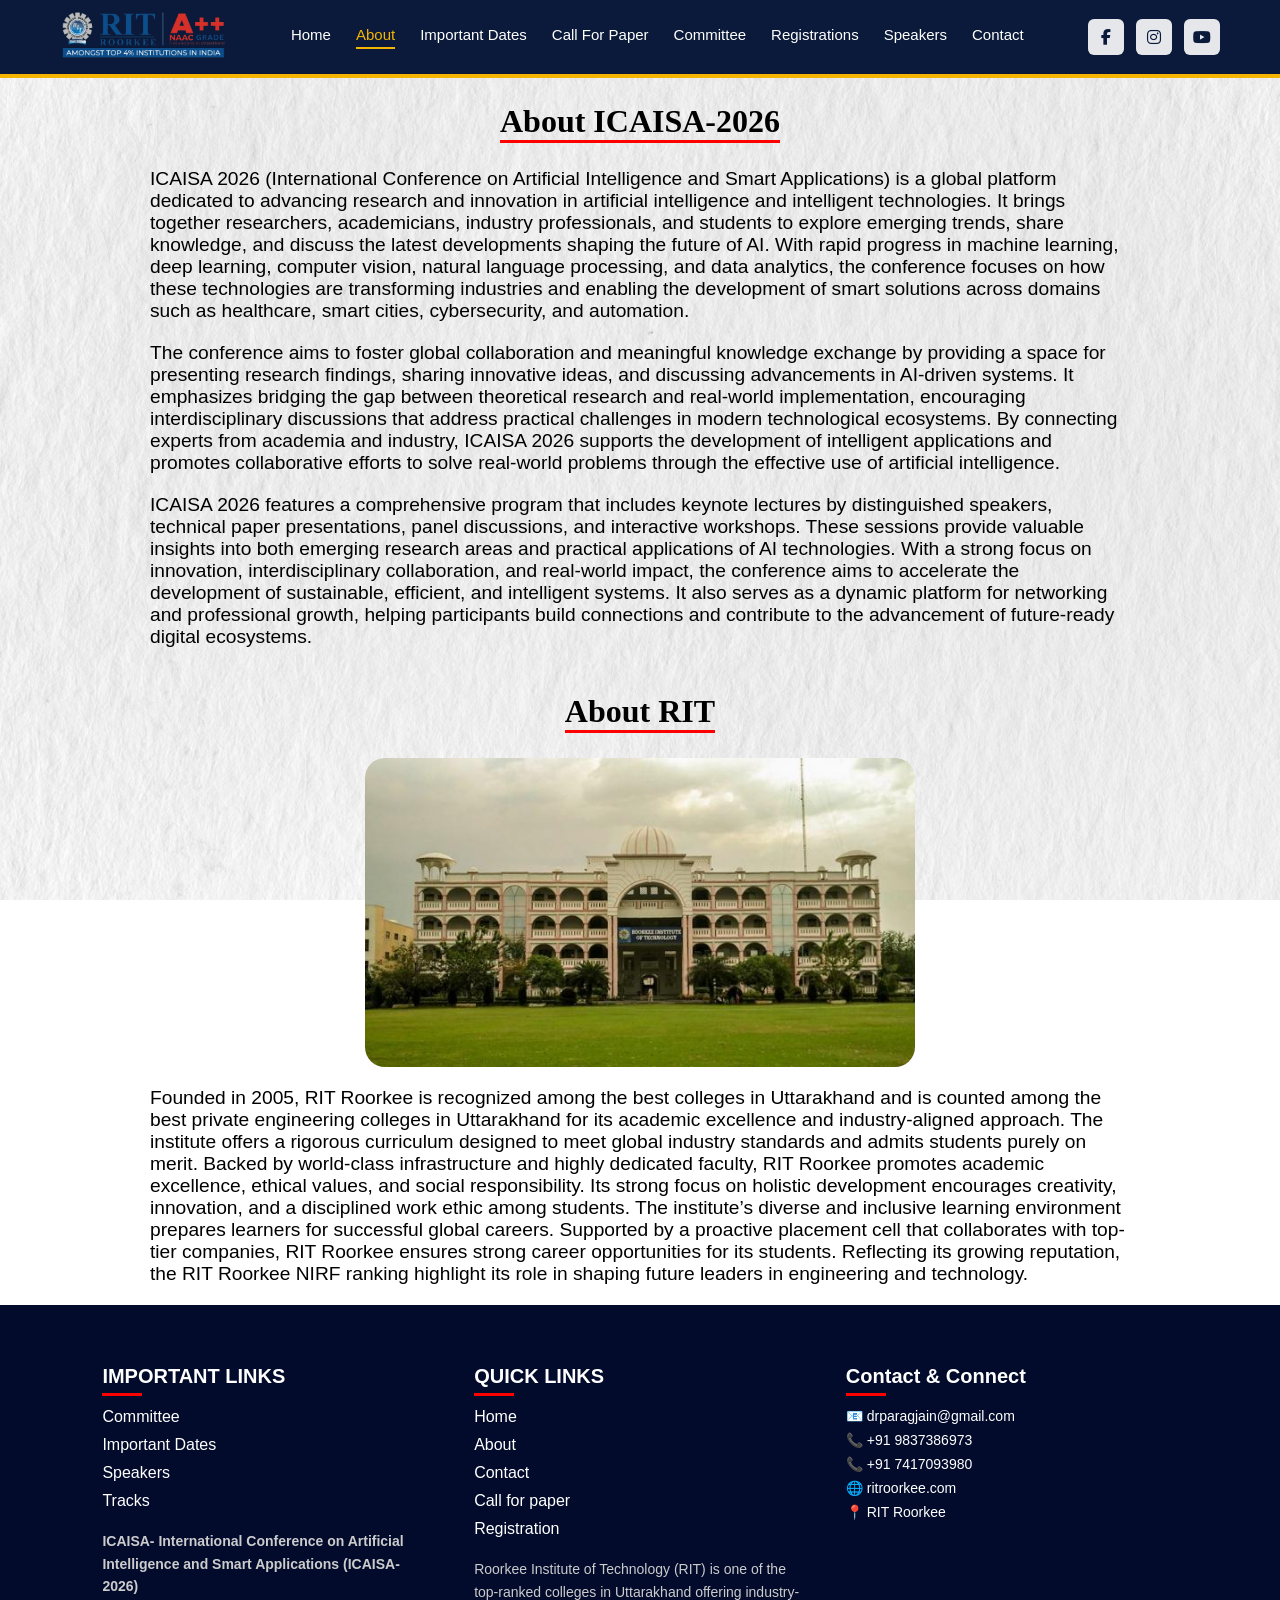
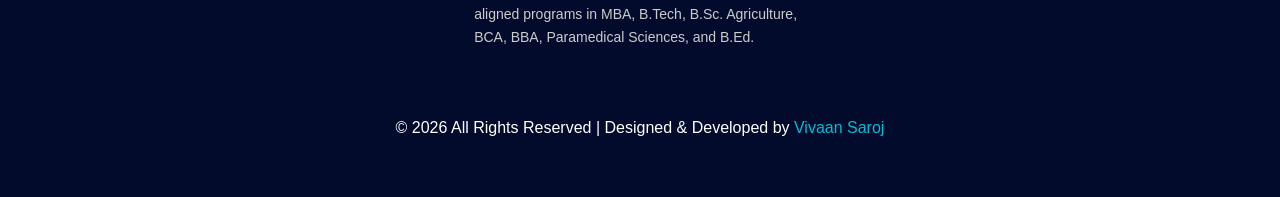
==== commit 370b6e67: "Call for paper page and Important Dates page is added" ====
--- a/About.html
+++ b/About.html
@@ -36,6 +36,7 @@
                 <a href="./commettee.html">Committee</a>
                 <!-- <a href="#">Call for paper</a> -->
                 <a href="./registration.html">Registrations</a>
+                <a href="./index.html#speaker-section">Speakers</a>
                 <a href="./contact.html">Contact</a>
             </nav>
 
@@ -63,6 +64,7 @@
         <a href="./callforpaper.html">Call For Paper</a>
         <a href="./commettee.html">Committee</a>
         <a href="./registration.html">Registrations</a>
+        <a href="./index.html#speaker-section">Speakers</a>
         <a href="./contact.html">Contact</a>
 
         <!-- Social Icons (Mobile) -->
@@ -78,14 +80,14 @@
             <h1 class="about-heading">About ICAISA-2026</h1>
         </div>
         <div class="icaisa-description">
-            <p><b>A prestigious international forum </b> dedicated to advancing <b>research, innovation, and
+            <!-- <p><b>A prestigious international forum </b> dedicated to advancing <b>research, innovation, and
                     collaboration</b> in the field of <b>artificial intelligence and intelligent technologies.</b> The
                 conference serves as a <b>global hub for knowledge exchange,</b> where <b>experts, thought leaders, and
                     innovators </b> come together to present ideas, share insights, and discuss <b>transformative
                     technologies</b> shaping the future of <b>smart applications and digital ecosystems.</b>
-            </p>
-
-            <p>ICAISA-2026 is thoughtfully designed for a <b>diverse and interdisciplinary audience,</b> including
+            </p> -->
+
+            <!-- <p>ICAISA-2026 is thoughtfully designed for a <b>diverse and interdisciplinary audience,</b> including
                 <b>academicians, researchers,
                     doctoral scholars, postgraduate students, industry professionals, technology developers, startup
                     founders, and
@@ -94,9 +96,9 @@
                 <b>rapidly evolving AI landscape,</b> this conference offers <b>valuable opportunities for learning,
                     networking, and global
                     collaboration.</b>
-            </p>
-
-            <p>The conference highlights key areas such as <b>machine learning</b>, <b>deep learning</b>, <b>computer
+            </p> -->
+
+            <!-- <p>The conference highlights key areas such as <b>machine learning</b>, <b>deep learning</b>, <b>computer
                     vision</b>,
                 <b>natural language processing</b>, and <b>advanced data analytics</b>, along with their applications in
                 <b>healthcare</b>, <b>smart cities</b>, <b>intelligent transportation</b>, <b>cybersecurity</b>,
@@ -108,7 +110,37 @@
                 <b>encourage collaboration</b>, and <b>build sustainable, intelligent systems</b> that enhance
                 <b>productivity</b> and
                 <b>quality of life worldwide</b>.
-            </p>
+            </p> -->
+
+            <p class="about-text">
+                ICAISA 2026 (International Conference on Artificial Intelligence and Smart Applications) is a global platform
+                dedicated to advancing research and innovation in artificial intelligence and intelligent technologies. It brings
+                together researchers, academicians, industry professionals, and students to explore emerging trends, share
+                knowledge, and discuss the latest developments shaping the future of AI. With rapid progress in machine learning,
+                deep learning, computer vision, natural language processing, and data analytics, the conference focuses on how these
+                technologies are transforming industries and enabling the development of smart solutions across domains such as
+                healthcare, smart cities, cybersecurity, and automation.
+            </p>
+            
+            <p class="about-text">
+                The conference aims to foster global collaboration and meaningful knowledge exchange by providing a space for
+                presenting research findings, sharing innovative ideas, and discussing advancements in AI-driven systems. It
+                emphasizes bridging the gap between theoretical research and real-world implementation, encouraging
+                interdisciplinary discussions that address practical challenges in modern technological ecosystems. By connecting
+                experts from academia and industry, ICAISA 2026 supports the development of intelligent applications and promotes
+                collaborative efforts to solve real-world problems through the effective use of artificial intelligence.
+            </p>
+
+            <p class="about-text">
+                ICAISA 2026 features a comprehensive program that includes keynote lectures by distinguished speakers, technical
+                paper presentations, panel discussions, and interactive workshops. These sessions provide valuable insights into
+                both emerging research areas and practical applications of AI technologies. With a strong focus on innovation,
+                interdisciplinary collaboration, and real-world impact, the conference aims to accelerate the development of
+                sustainable, efficient, and intelligent systems. It also serves as a dynamic platform for networking and
+                professional growth, helping participants build connections and contribute to the advancement of future-ready
+                digital ecosystems.
+            </p>
+         
         </div>
 
     </section>
@@ -121,33 +153,15 @@
             <img src="./resource/rit-img.jpg" alt="rit">
         </div>
         <div class="rit-description">
-            <p><b>Established in 2005</b>, <b>Roorkee Institute of Technology (RIT), Roorkee</b> has emerged as one of
-                the
-                <b>leading private engineering institutions in Uttarakhand</b>, known for its <b>academic excellence</b>
-                and
-                <b>industry-oriented approach</b>. The institute offers a <b>well-structured curriculum</b> aligned with
-                <b>global
-                    standards</b>, ensuring that students are equipped with the <b>knowledge and skills</b> required to
-                excel in
-                their respective fields.
-            </p>
-
-            <p>With <b>state-of-the-art infrastructure</b> and a team of <b>highly qualified and dedicated faculty
-                    members</b>, RIT
-                fosters a culture of <b>innovation</b>, <b>research</b>, and <b>ethical learning</b>. The institute
-                emphasizes
-                <b>holistic development</b> by nurturing <b>creativity</b>, <b>critical thinking</b>, and a strong sense
-                of
-                <b>social responsibility</b> among students.
-            </p>
-
-            <p>RIT Roorkee also maintains a strong focus on <b>career development</b> through its <b>proactive placement
-                    cell</b>,
-                which collaborates with <b>reputed organizations</b> to provide <b>excellent career opportunities</b>.
-                Its growing
-                recognition, reflected in <b>national rankings</b>, highlights the institute’s commitment to <b>shaping
-                    future
-                    leaders in engineering and technology</b>.</p>
+            <p>Founded in 2005, RIT Roorkee is recognized among the best colleges in Uttarakhand and is counted among the best private
+            engineering colleges in Uttarakhand for its academic excellence and industry-aligned approach. The institute offers a
+            rigorous curriculum designed to meet global industry standards and admits students purely on merit. Backed by
+            world-class infrastructure and highly dedicated faculty, RIT Roorkee promotes academic excellence, ethical values, and
+            social responsibility. Its strong focus on holistic development encourages creativity, innovation, and a disciplined
+            work ethic among students. The institute’s diverse and inclusive learning environment prepares learners for successful
+            global careers. Supported by a proactive placement cell that collaborates with top-tier companies, RIT Roorkee ensures
+            strong career opportunities for its students. Reflecting its growing reputation, the RIT Roorkee NIRF ranking highlight
+            its role in shaping future leaders in engineering and technology.</p>
         </div>
 
     </section>
@@ -163,10 +177,9 @@
                 <h3>IMPORTANT LINKS</h3>
                 <ul>
                     <li><a href="./commettee.html">Committee</a></li>
-                    <li><a href="./registration.html">Registration</a></li>
+                    <li><a href="./important-dates.html">Important Dates</a></li>
                     <li><a href="./index.html#speaker-section">Speakers</a></li>
-                    <li><a href="./index.html#tracks-section">Tracks</a></li>
-                    <!-- <li><a href="#">Call for paper</a></li> -->
+                    <li><a href="#tracks-section">Tracks</a></li>
                 </ul>
 
                 <p class="footer-desc">
@@ -182,6 +195,9 @@
                     <li><a href="./index.html">Home</a></li>
                     <li><a href="./About.html">About</a></li>
                     <li><a href="./contact.html">Contact</a></li>
+                    <li><a href="./callforpaper.html">Call for paper</a></li>
+                    <li><a href="./registration.html">Registration</a></li>
+
                 </ul>
 
                 <p class="footer-desc">
@@ -210,12 +226,12 @@
             </div>
         </div>
         <div class="developer-right">
-        <p>
-            © 2026 All Rights Reserved | Designed & Developed by
-            <a href="https://vivaansaroj.netlify.app/" target="_blank" rel="noopener noreferrer">
-                Vivaan Saroj
-            </a>
-        </p>
+            <p>
+                © 2026 All Rights Reserved | Designed & Developed by
+                <a href="https://vivaansaroj.netlify.app/" target="_blank" rel="noopener noreferrer">
+                    Vivaan Saroj
+                </a>
+            </p>
         </div>
     </footer>
 
--- a/style.css
+++ b/style.css
@@ -7,6 +7,10 @@
 
 body {
     background: #fff;
+}
+
+html {
+    scroll-behavior: smooth;
 }
 
 /* NAVBAR */
@@ -658,7 +662,7 @@
     width: 100%;
     padding-top: 50px;
     padding-bottom: 80px;
-    background: linear-gradient(rgba(0, 0, 0, 0.5), rgba(0, 0, 0, 0.5)),
+    background: linear-gradient(rgba(0, 0, 0, 0.7), rgba(0, 0, 0, 0.7)),
             url(./resource/Hero-img2.jpg) center/cover no-repeat;
     background-attachment: fixed;
 }
@@ -721,7 +725,7 @@
     flex-direction: column;
     justify-content: center;
     align-self: center;
-    gap: 20px;
+    gap: 10px;
     color: white;
     font-size: 1.1rem;
 }
@@ -1102,4 +1106,146 @@
     .footer {
         padding: 40px 5%;
     }
+}
+
+
+/* Important Dates - page  */
+
+
+/* Section */
+.important-dates {
+    padding: 100px 20px;
+    background: #f7f7f7;
+    font-family: 'Poppins', sans-serif;
+}
+
+.container {
+    max-width: 1100px;
+    margin: auto;
+}
+
+/* Subtitle */
+.subtitle {
+    color: #1E3A8A;
+    font-weight: 600;
+    letter-spacing: 1px;
+    margin-bottom: 10px;
+}
+
+/* Title */
+.title {
+    font-size: 42px;
+    font-weight: 800;
+    display: flex;
+    align-items: center;
+    gap: 12px;
+    margin-bottom: 40px;
+}
+
+/* Decorative line */
+.line {
+    width: 40px;
+    height: 4px;
+    background: linear-gradient(to right, rgb(255, 179, 0), rgb(255, 247, 133));
+    display: inline-block;
+}
+
+/* Card */
+.dates-card {
+    background: #ffffff;
+    border: 1px solid #ddd;
+    border-radius: 6px;
+    overflow: hidden;
+    box-shadow: 0 10px 30px rgba(0, 0, 0, 0.05);
+}
+
+
+/* Rows */
+.row {
+    display: flex;
+    justify-content: space-between;
+    padding: 18px 20px;
+    border-bottom: 1px solid #eee;
+    font-size: 16px;
+}
+
+.row:hover {
+    background: #fafafa;
+}
+
+.row:last-child {
+    border-bottom: none;
+}
+
+/* Highlight row */
+.row.highlight {
+    background: #f1f1f1;
+    font-weight: 600;
+}
+
+/* Left text */
+.row span:first-child {
+    color: #555;
+    max-width: 60%;
+}
+
+/* Right text */
+.row span:last-child {
+    color: #333;
+    font-weight: 500;
+}
+
+.registration-btn {
+    display: flex;
+    justify-content: center;
+    align-items: center;
+    margin-top: 30px;
+}
+
+.registration-btn a {
+    text-decoration: none;
+    font-size: 1.1rem;
+    font-weight: 600;
+    color: #fff;
+    background: linear-gradient(135deg, #27ae60, #2ecc71);
+    padding: 12px 28px;
+    border-radius: 50px;
+    transition: all 0.3s ease;
+    box-shadow: 0 8px 20px rgba(0, 0, 0, 0.15);
+}
+
+/* Hover Effect */
+.registration-btn a:hover {
+    transform: translateY(-3px);
+    box-shadow: 0 12px 25px rgba(0, 0, 0, 0.2);
+    background: linear-gradient(135deg, #2ecc71, #27ae60);
+}
+
+/* Active Click Effect */
+.registration-btn a:active {
+    transform: scale(0.96);
+    box-shadow: 0 5px 10px rgba(0, 0, 0, 0.15);
+}
+
+/* Responsive */
+@media (max-width: 768px) {
+
+    .important-dates{
+        padding: 60px 20px;
+    }
+
+    .title {
+        font-size: 28px;
+        flex-direction: column;
+        align-items: flex-start;
+    }
+
+    .row {
+        flex-direction: column;
+        gap: 6px;
+    }
+
+    .row span:first-child {
+        max-width: 100%;
+    }
 }
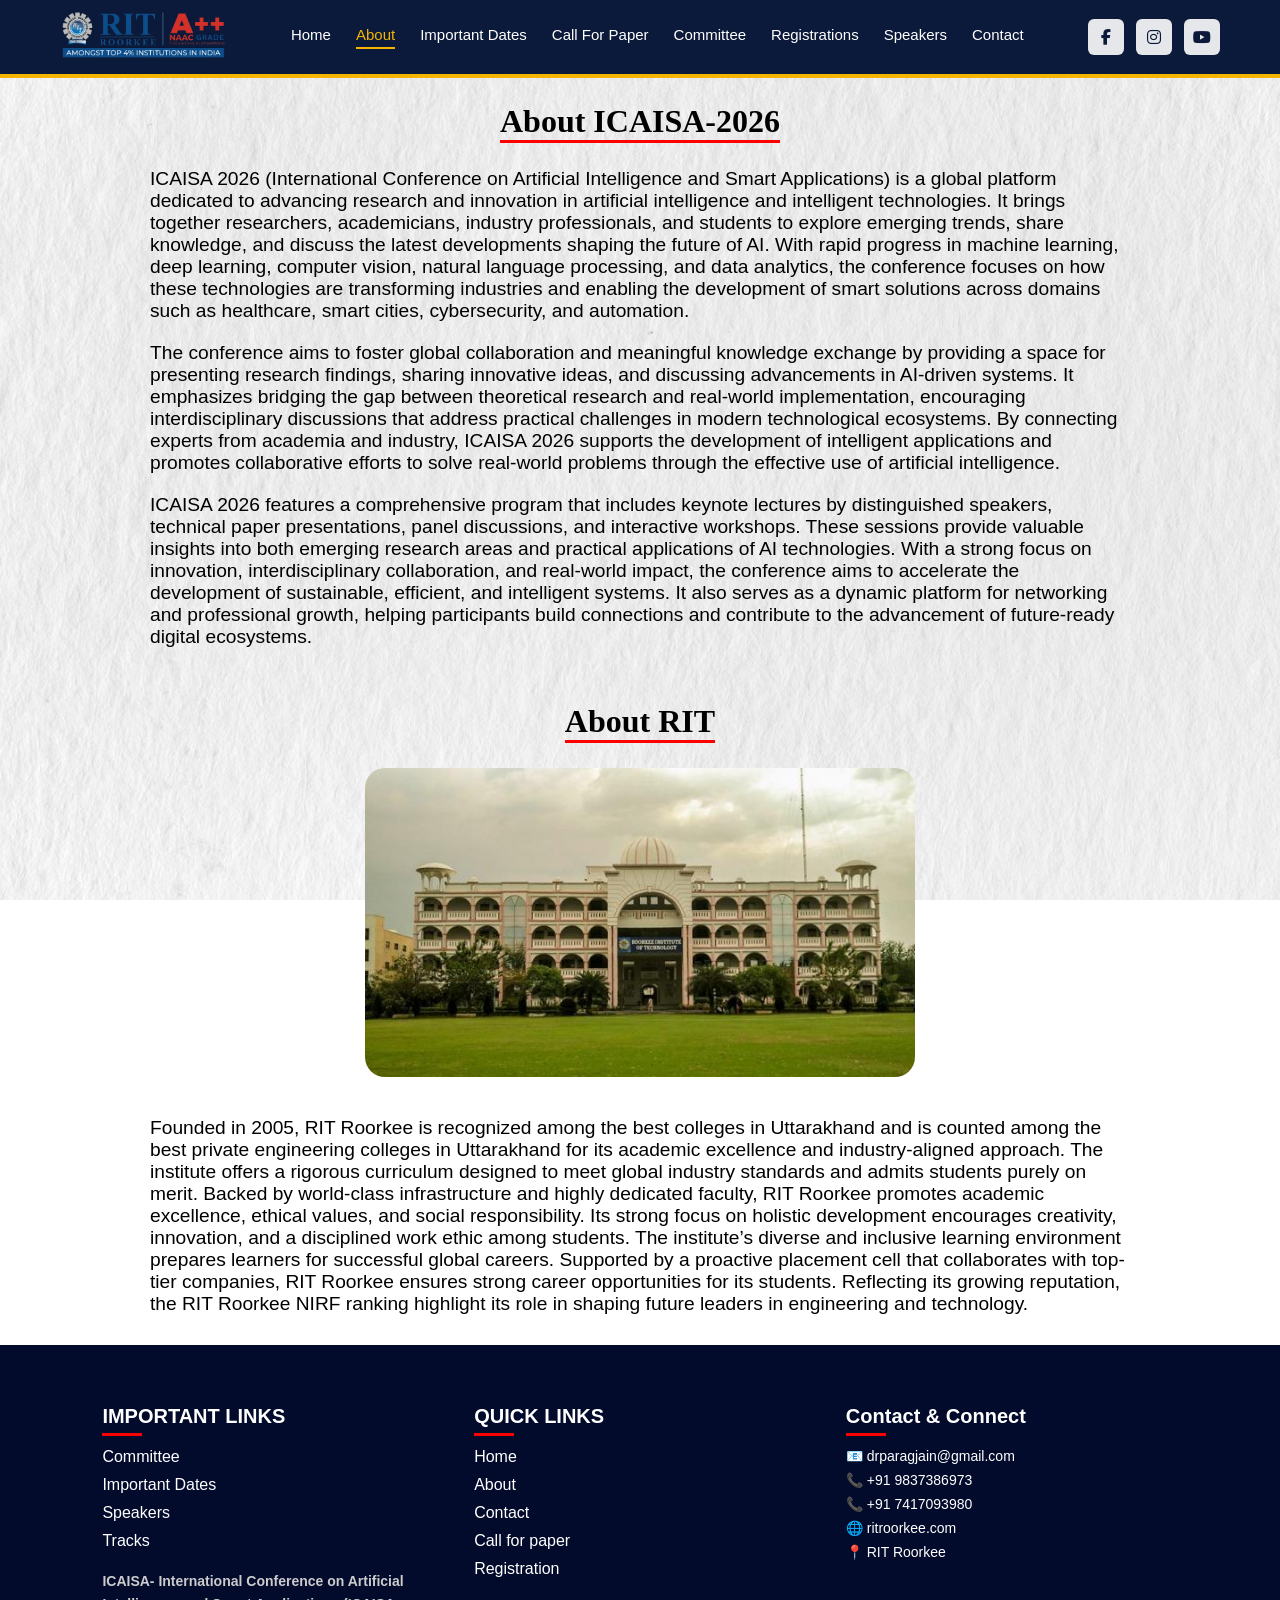
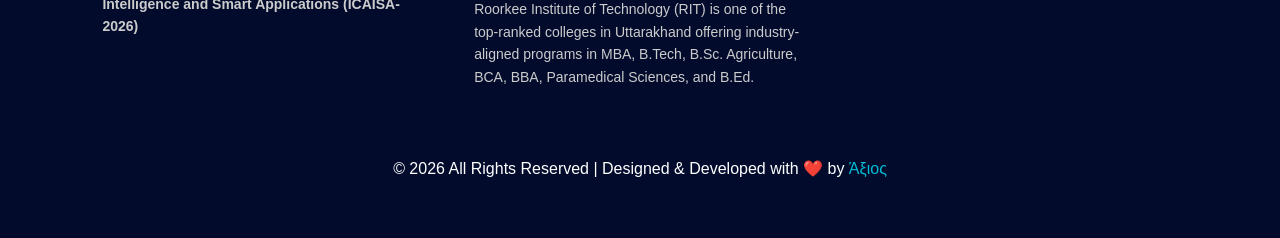
==== commit e3b6fd0b: "Footer and Navbar modified" ====
--- a/About.html
+++ b/About.html
@@ -227,9 +227,9 @@
         </div>
         <div class="developer-right">
             <p>
-                © 2026 All Rights Reserved | Designed & Developed by
+                © 2026 All Rights Reserved | Designed & Developed with ❤️ by
                 <a href="https://vivaansaroj.netlify.app/" target="_blank" rel="noopener noreferrer">
-                    Vivaan Saroj
+                    Άξιος
                 </a>
             </p>
         </div>
--- a/style.css
+++ b/style.css
@@ -716,6 +716,7 @@
     gap: 20px;
     padding-left: 150px;
     padding-right: 150px;
+    /* text-align: center; */
 }
 
 
@@ -804,6 +805,7 @@
         flex-direction: column;
         padding-left: 25px;
         padding-right: 25px;
+        text-align: center;
     }
 }
 
--- a/CSS/about.css
+++ b/CSS/about.css
@@ -61,9 +61,12 @@
     flex-direction: column;
     justify-content: center;
     gap: 20px;
-    padding-bottom: 20px;
+    padding-bottom: 30px;
 }
 
+.rit-description{
+    padding-top: 20px;
+}
 
 /* =========================
    RESPONSIVE (TABLET + MOBILE)
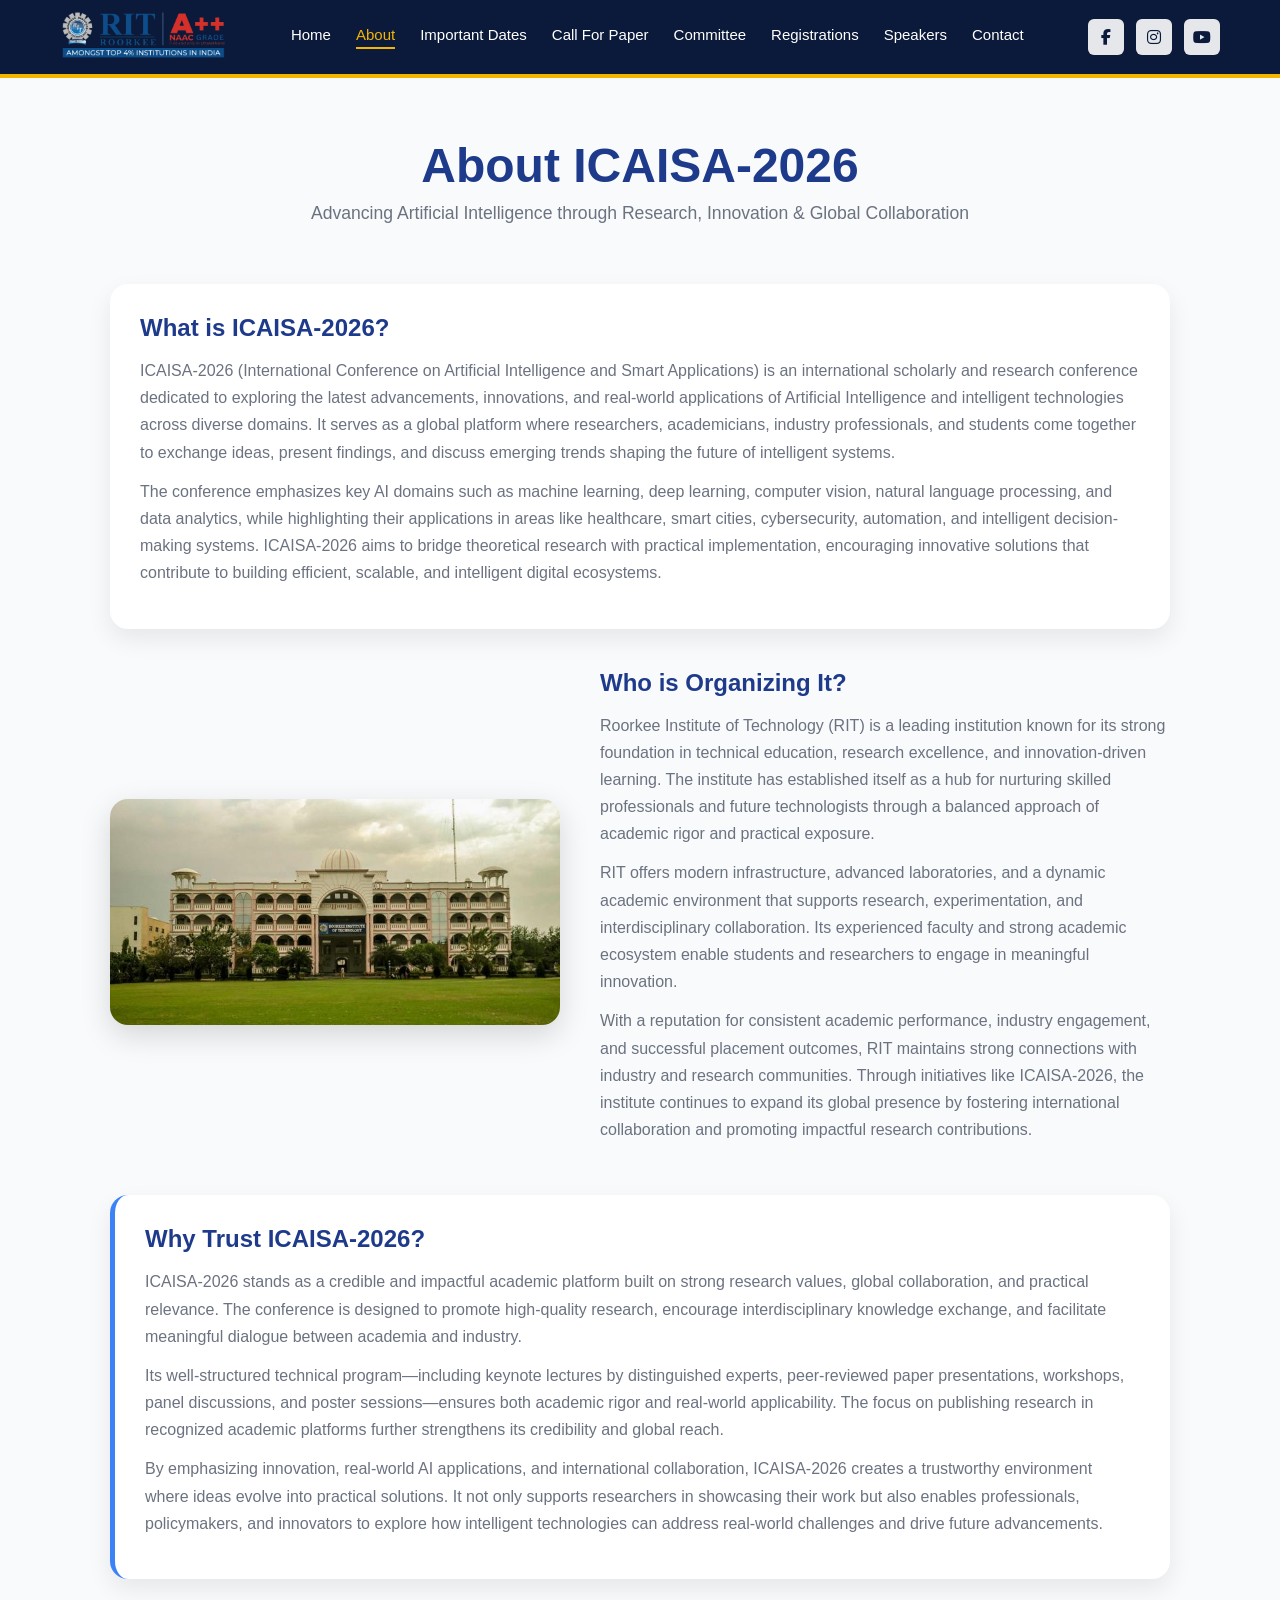
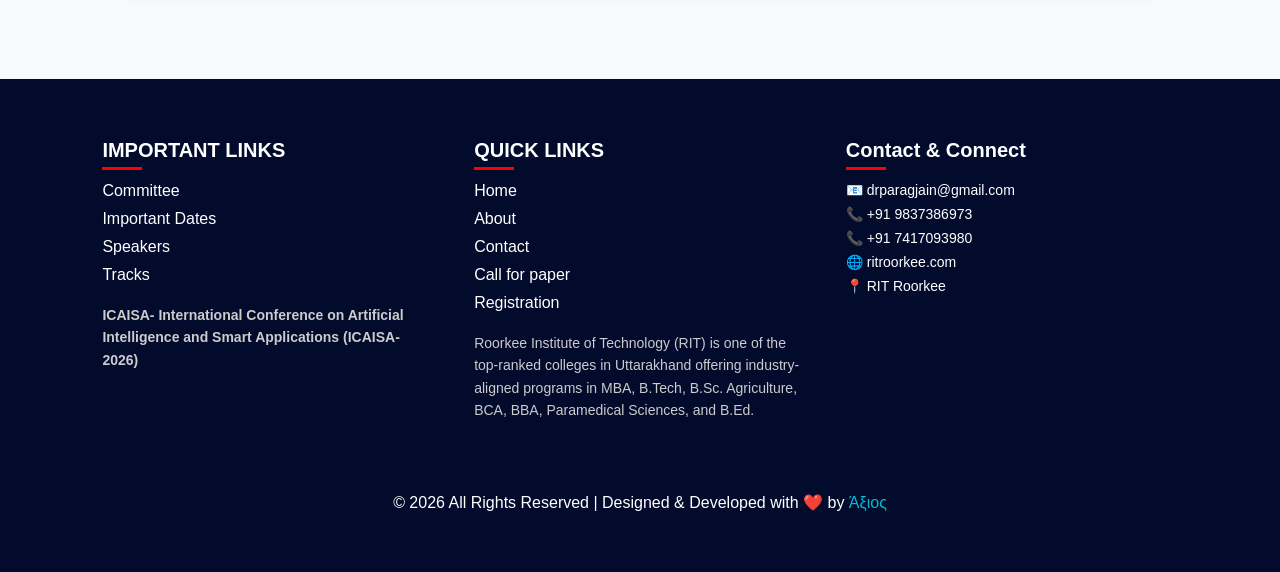
==== commit bb61b84a: "about page modified" ====
--- a/About.html
+++ b/About.html
@@ -75,95 +75,84 @@
         </div>
     </div>
 
-    <section class="icaisa-section">
-        <div class="about-heading-div">
-            <h1 class="about-heading">About ICAISA-2026</h1>
-        </div>
-        <div class="icaisa-description">
-            <!-- <p><b>A prestigious international forum </b> dedicated to advancing <b>research, innovation, and
-                    collaboration</b> in the field of <b>artificial intelligence and intelligent technologies.</b> The
-                conference serves as a <b>global hub for knowledge exchange,</b> where <b>experts, thought leaders, and
-                    innovators </b> come together to present ideas, share insights, and discuss <b>transformative
-                    technologies</b> shaping the future of <b>smart applications and digital ecosystems.</b>
-            </p> -->
-
-            <!-- <p>ICAISA-2026 is thoughtfully designed for a <b>diverse and interdisciplinary audience,</b> including
-                <b>academicians, researchers,
-                    doctoral scholars, postgraduate students, industry professionals, technology developers, startup
-                    founders, and
-                    policymakers.</b> Whether you are <b>presenting groundbreaking research,</b> exploring
-                <b>industry-driven solutions,</b> or aiming to stay ahead in the
-                <b>rapidly evolving AI landscape,</b> this conference offers <b>valuable opportunities for learning,
-                    networking, and global
-                    collaboration.</b>
-            </p> -->
-
-            <!-- <p>The conference highlights key areas such as <b>machine learning</b>, <b>deep learning</b>, <b>computer
-                    vision</b>,
-                <b>natural language processing</b>, and <b>advanced data analytics</b>, along with their applications in
-                <b>healthcare</b>, <b>smart cities</b>, <b>intelligent transportation</b>, <b>cybersecurity</b>,
-                <b>automation</b>, and
-                <b>decision-making systems</b>.
-
-                By <b>bridging the gap between theory and real-world implementation</b>, ICAISA-2026 aims to <b>foster
-                    innovation</b>,
-                <b>encourage collaboration</b>, and <b>build sustainable, intelligent systems</b> that enhance
-                <b>productivity</b> and
-                <b>quality of life worldwide</b>.
-            </p> -->
-
-            <p class="about-text">
-                ICAISA 2026 (International Conference on Artificial Intelligence and Smart Applications) is a global platform
-                dedicated to advancing research and innovation in artificial intelligence and intelligent technologies. It brings
-                together researchers, academicians, industry professionals, and students to explore emerging trends, share
-                knowledge, and discuss the latest developments shaping the future of AI. With rapid progress in machine learning,
-                deep learning, computer vision, natural language processing, and data analytics, the conference focuses on how these
-                technologies are transforming industries and enabling the development of smart solutions across domains such as
-                healthcare, smart cities, cybersecurity, and automation.
-            </p>
-            
-            <p class="about-text">
-                The conference aims to foster global collaboration and meaningful knowledge exchange by providing a space for
-                presenting research findings, sharing innovative ideas, and discussing advancements in AI-driven systems. It
-                emphasizes bridging the gap between theoretical research and real-world implementation, encouraging
-                interdisciplinary discussions that address practical challenges in modern technological ecosystems. By connecting
-                experts from academia and industry, ICAISA 2026 supports the development of intelligent applications and promotes
-                collaborative efforts to solve real-world problems through the effective use of artificial intelligence.
-            </p>
-
-            <p class="about-text">
-                ICAISA 2026 features a comprehensive program that includes keynote lectures by distinguished speakers, technical
-                paper presentations, panel discussions, and interactive workshops. These sessions provide valuable insights into
-                both emerging research areas and practical applications of AI technologies. With a strong focus on innovation,
-                interdisciplinary collaboration, and real-world impact, the conference aims to accelerate the development of
-                sustainable, efficient, and intelligent systems. It also serves as a dynamic platform for networking and
-                professional growth, helping participants build connections and contribute to the advancement of future-ready
-                digital ecosystems.
-            </p>
-         
-        </div>
-
-    </section>
-
-    <section class="rit-about-section">
-        <div class="rit-about-heading-div">
-            <h1 class="rit-about-heading">About RIT</h1>
-        </div>
-        <div class="rit-img">
-            <img src="./resource/rit-img.jpg" alt="rit">
-        </div>
-        <div class="rit-description">
-            <p>Founded in 2005, RIT Roorkee is recognized among the best colleges in Uttarakhand and is counted among the best private
-            engineering colleges in Uttarakhand for its academic excellence and industry-aligned approach. The institute offers a
-            rigorous curriculum designed to meet global industry standards and admits students purely on merit. Backed by
-            world-class infrastructure and highly dedicated faculty, RIT Roorkee promotes academic excellence, ethical values, and
-            social responsibility. Its strong focus on holistic development encourages creativity, innovation, and a disciplined
-            work ethic among students. The institute’s diverse and inclusive learning environment prepares learners for successful
-            global careers. Supported by a proactive placement cell that collaborates with top-tier companies, RIT Roorkee ensures
-            strong career opportunities for its students. Reflecting its growing reputation, the RIT Roorkee NIRF ranking highlight
-            its role in shaping future leaders in engineering and technology.</p>
-        </div>
-
+    
+    <section class="about-wrapper">
+    
+        <!-- HERO HEADING -->
+        <div class="about-hero">
+            <h1>About ICAISA-2026</h1>
+            <p>Advancing Artificial Intelligence through Research, Innovation & Global Collaboration</p>
+        </div>
+    
+        <!-- WHAT IS ICAISA -->
+        <div class="about-card">
+            <h2>What is ICAISA-2026?</h2>
+            <p>
+                ICAISA-2026 (International Conference on Artificial Intelligence and Smart Applications) is an international scholarly
+                and research conference dedicated to exploring the latest advancements, innovations, and real-world applications of
+                Artificial Intelligence and intelligent technologies across diverse domains. It serves as a global platform where
+                researchers, academicians, industry professionals, and students come together to exchange ideas, present findings, and
+                discuss emerging trends shaping the future of intelligent systems.
+            </p>
+            <p>
+                The conference emphasizes key AI domains such as machine learning, deep learning, computer vision, natural language
+                processing, and data analytics, while highlighting their applications in areas like healthcare, smart cities,
+                cybersecurity, automation, and intelligent decision-making systems. ICAISA-2026 aims to bridge theoretical research with
+                practical implementation, encouraging innovative solutions that contribute to building efficient, scalable, and
+                intelligent digital ecosystems.
+            </p>
+        </div>
+    
+        <!-- RIT SECTION -->
+        <div class="about-split">
+    
+            <div class="about-image">
+                <img src="./resource/rit-img.jpg" alt="Roorkee Institute of Technology">
+            </div>
+    
+            <div class="about-content">
+                <h2>Who is Organizing It?</h2>
+                <p>
+                    Roorkee Institute of Technology (RIT) is a leading institution known for its strong foundation in technical education,
+                    research excellence, and innovation-driven learning. The institute has established itself as a hub for nurturing skilled
+                    professionals and future technologists through a balanced approach of academic rigor and practical exposure.
+                </p>
+                <p>
+                    RIT offers modern infrastructure, advanced laboratories, and a dynamic academic environment that supports research,
+                    experimentation, and interdisciplinary collaboration. Its experienced faculty and strong academic ecosystem enable
+                    students and researchers to engage in meaningful innovation.
+                </p>
+
+                <p>With a reputation for consistent academic performance, industry engagement, and successful placement outcomes, RIT
+                maintains strong connections with industry and research communities. Through initiatives like ICAISA-2026, the institute
+                continues to expand its global presence by fostering international collaboration and promoting impactful research
+                contributions.</p>
+            </div>
+    
+        </div>
+    
+        <!-- TRUST SECTION -->
+        <div class="about-card trust-card">
+            <h2>Why Trust ICAISA-2026?</h2>
+            <p>
+                ICAISA-2026 stands as a credible and impactful academic platform built on strong research values, global collaboration,
+                and practical relevance. The conference is designed to promote high-quality research, encourage interdisciplinary
+                knowledge exchange, and facilitate meaningful dialogue between academia and industry.
+            </p>
+            <p>
+                Its well-structured technical program—including keynote lectures by distinguished experts, peer-reviewed paper
+                presentations, workshops, panel discussions, and poster sessions—ensures both academic rigor and real-world
+                applicability. The focus on publishing research in recognized academic platforms further strengthens its credibility and
+                global reach.
+            </p>
+            <p>
+                By emphasizing innovation, real-world AI applications, and international collaboration, ICAISA-2026 creates a
+                trustworthy environment where ideas evolve into practical solutions. It not only supports researchers in showcasing
+                their work but also enables professionals, policymakers, and innovators to explore how intelligent technologies can
+                address real-world challenges and drive future advancements.
+            </p>
+        </div>
+    
     </section>
 
 
--- a/CSS/about.css
+++ b/CSS/about.css
@@ -1,101 +1,126 @@
 /* =========================
-   BACKGROUND
+   ROOT COLORS (YOUR THEME)
 ========================= */
-.about-body {
-    background: url(../resource/paper-texture.jpg) center/cover no-repeat;
-    background-attachment: fixed;
+:root {
+    --primary: #1E3A8A;
+    --secondary: #3B82F6;
+    --text-dark: #111827;
+    --text-light: #6B7280;
+    --bg-light: #F9FAFB;
 }
 
+/* =========================
+   BASE
+========================= */
+body {
+    font-family: 'Poppins', sans-serif;
+    background: var(--bg-light);
+    margin: 0;
+}
 
 /* =========================
-   IMAGE SECTION
+   WRAPPER
 ========================= */
-.rit-img {
-    width: 100%;
-    display: flex;
-    justify-content: center;
-    padding-bottom: 20px;
+.about-wrapper {
+    max-width: 1100px;
+    margin: auto;
+    padding: 60px 20px;
 }
 
-.rit-img img {
-    width: min(550px, 90%);
-    aspect-ratio: 16 / 9;
-    object-fit: cover;
-    border-radius: 20px;
-    display: block;
+/* =========================
+   HERO
+========================= */
+.about-hero {
+    text-align: center;
+    margin-bottom: 60px;
 }
 
+.about-hero h1 {
+    font-size: clamp(2rem, 4vw, 3rem);
+    color: var(--primary);
+    margin-bottom: 10px;
+}
+
+.about-hero p {
+    color: var(--text-light);
+    font-size: 1.1rem;
+}
+
+/* =========================
+   CARD STYLE
+========================= */
+.about-card {
+    background: white;
+    padding: 30px;
+    border-radius: 18px;
+    box-shadow: 0 10px 25px rgba(0, 0, 0, 0.08);
+    margin-bottom: 40px;
+    transition: 0.3s;
+}
+
+.about-card:hover {
+    transform: translateY(-5px);
+}
 
 /* =========================
    HEADINGS
 ========================= */
-.about-heading-div,
-.rit-about-heading-div {
-    display: flex;
-    justify-content: center;
-    align-items: center;
-    padding: 25px 0;
-}
-
-.about-heading,
-.rit-about-heading {
-    font-size: clamp(1.5rem, 2.5vw, 2.5rem);
-    font-family: "Pacifico", cursive;
-    font-weight: 600;
-    border-bottom: 3px solid red;
-    display: inline-block;
-    text-align: center;
-}
-
-
-/* =========================
-   TEXT CONTENT
-========================= */
-.icaisa-description,
-.rit-description {
-    font-weight: 400;
-    font-size: 1.2rem;
-    padding-left: 150px;
-    padding-right: 150px;
-    display: flex;
-    flex-direction: column;
-    justify-content: center;
-    gap: 20px;
-    padding-bottom: 30px;
-}
-
-.rit-description{
-    padding-top: 20px;
+.about-card h2,
+.about-content h2 {
+    color: var(--primary);
+    margin-bottom: 15px;
 }
 
 /* =========================
-   RESPONSIVE (TABLET + MOBILE)
+   TEXT
 ========================= */
-@media (max-width: 1000px) {
-
-    .rit-description,
-    .icaisa-description {
-        padding-left: 25px;
-        padding-right: 25px;
-        font-size: 1rem;
-    }
+.about-card p,
+.about-content p {
+    color: var(--text-light);
+    line-height: 1.7;
+    margin-bottom: 12px;
 }
 
+/* =========================
+   SPLIT SECTION
+========================= */
+.about-split {
+    display: flex;
+    align-items: center;
+    gap: 40px;
+    margin-bottom: 40px;
+}
+
+/* IMAGE */
+.about-image img {
+    width: 100%;
+    max-width: 450px;
+    border-radius: 18px;
+    box-shadow: 0 10px 30px rgba(0, 0, 0, 0.15);
+}
+
+/* CONTENT */
+.about-content {
+    flex: 1;
+}
 
 /* =========================
-   RESPONSIVE (MOBILE ONLY)
+   TRUST CARD SPECIAL
 ========================= */
-@media (max-width: 600px) {
+.trust-card {
+    border-left: 5px solid var(--secondary);
+}
 
-    .rit-description,
-    .icaisa-description {
-        padding-left: 25px;
-        padding-right: 25px;
+/* =========================
+   RESPONSIVE
+========================= */
+@media (max-width: 900px) {
+    .about-split {
+        flex-direction: column;
+        text-align: center;
     }
 
-    .rit-img img {
-        width: 90%;
-        height: auto;
-        align-self: center;
+    .about-image img {
+        max-width: 100%;
     }
 }
